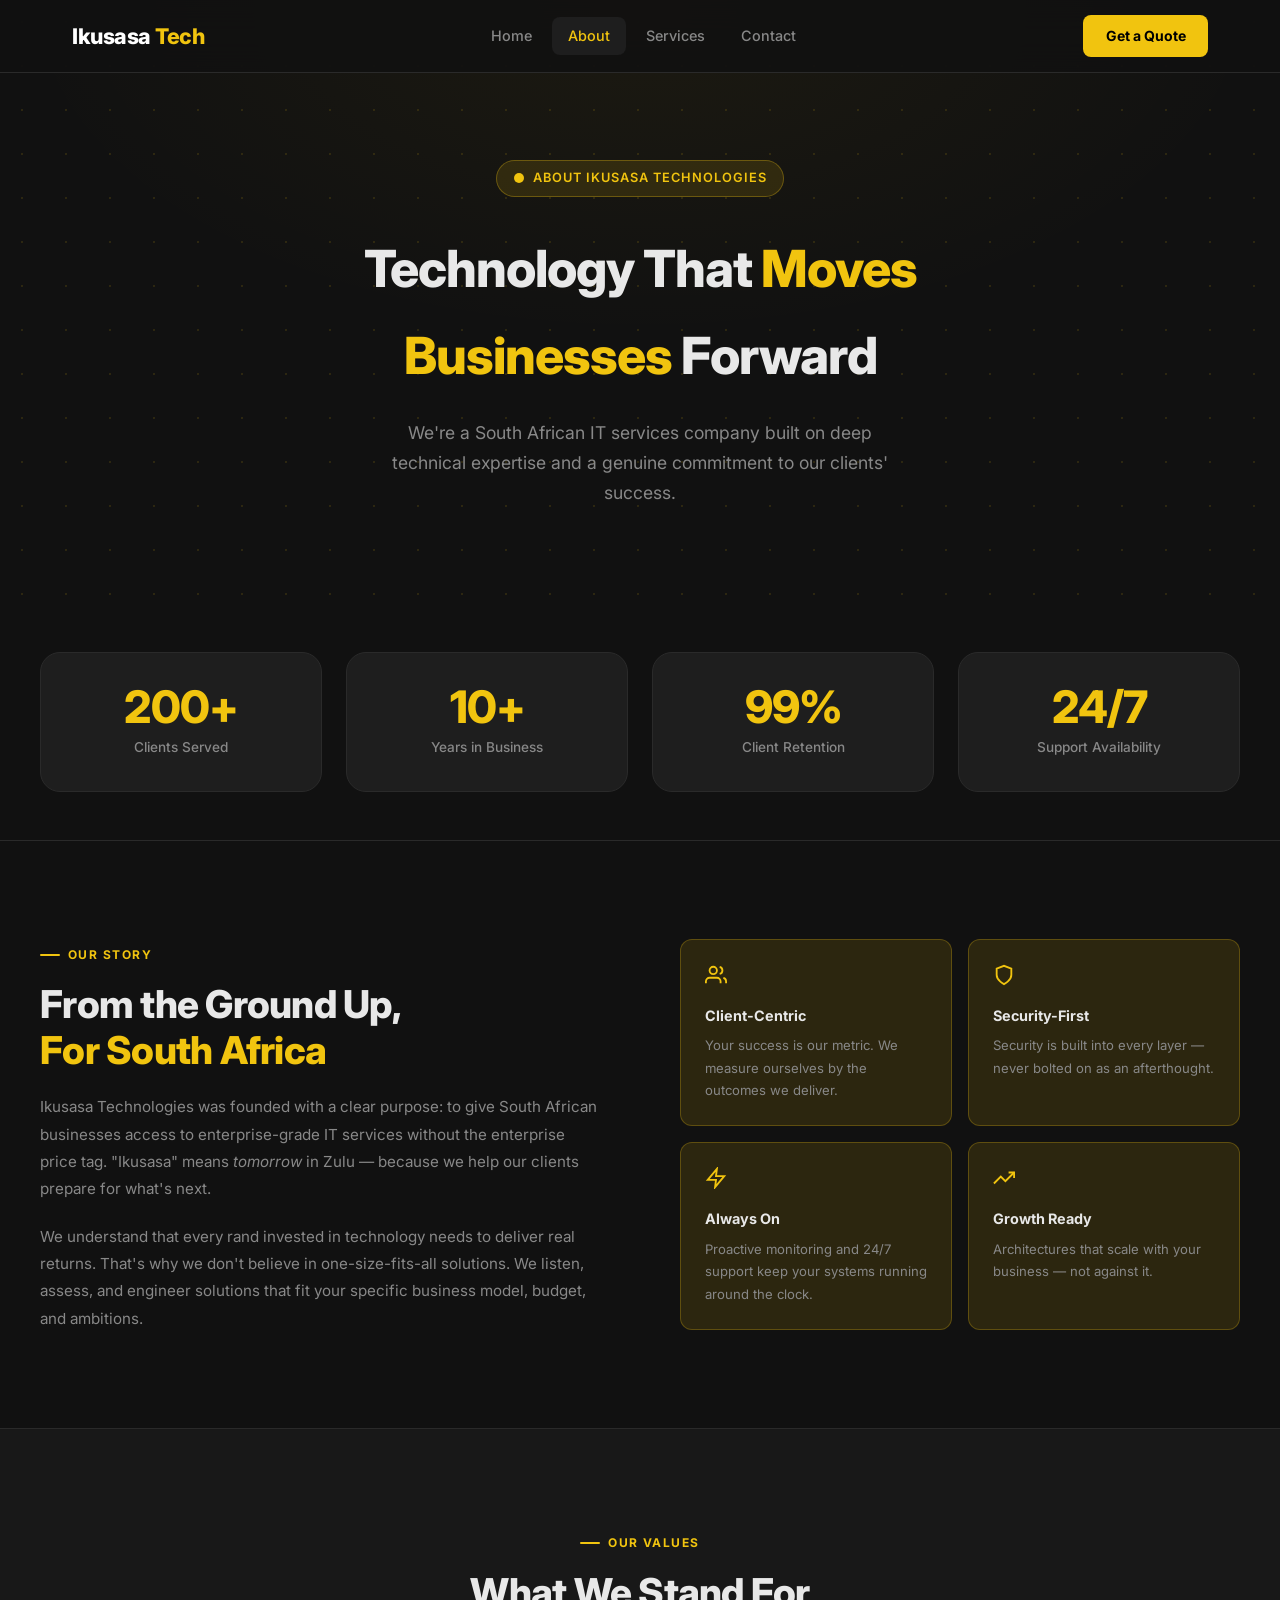
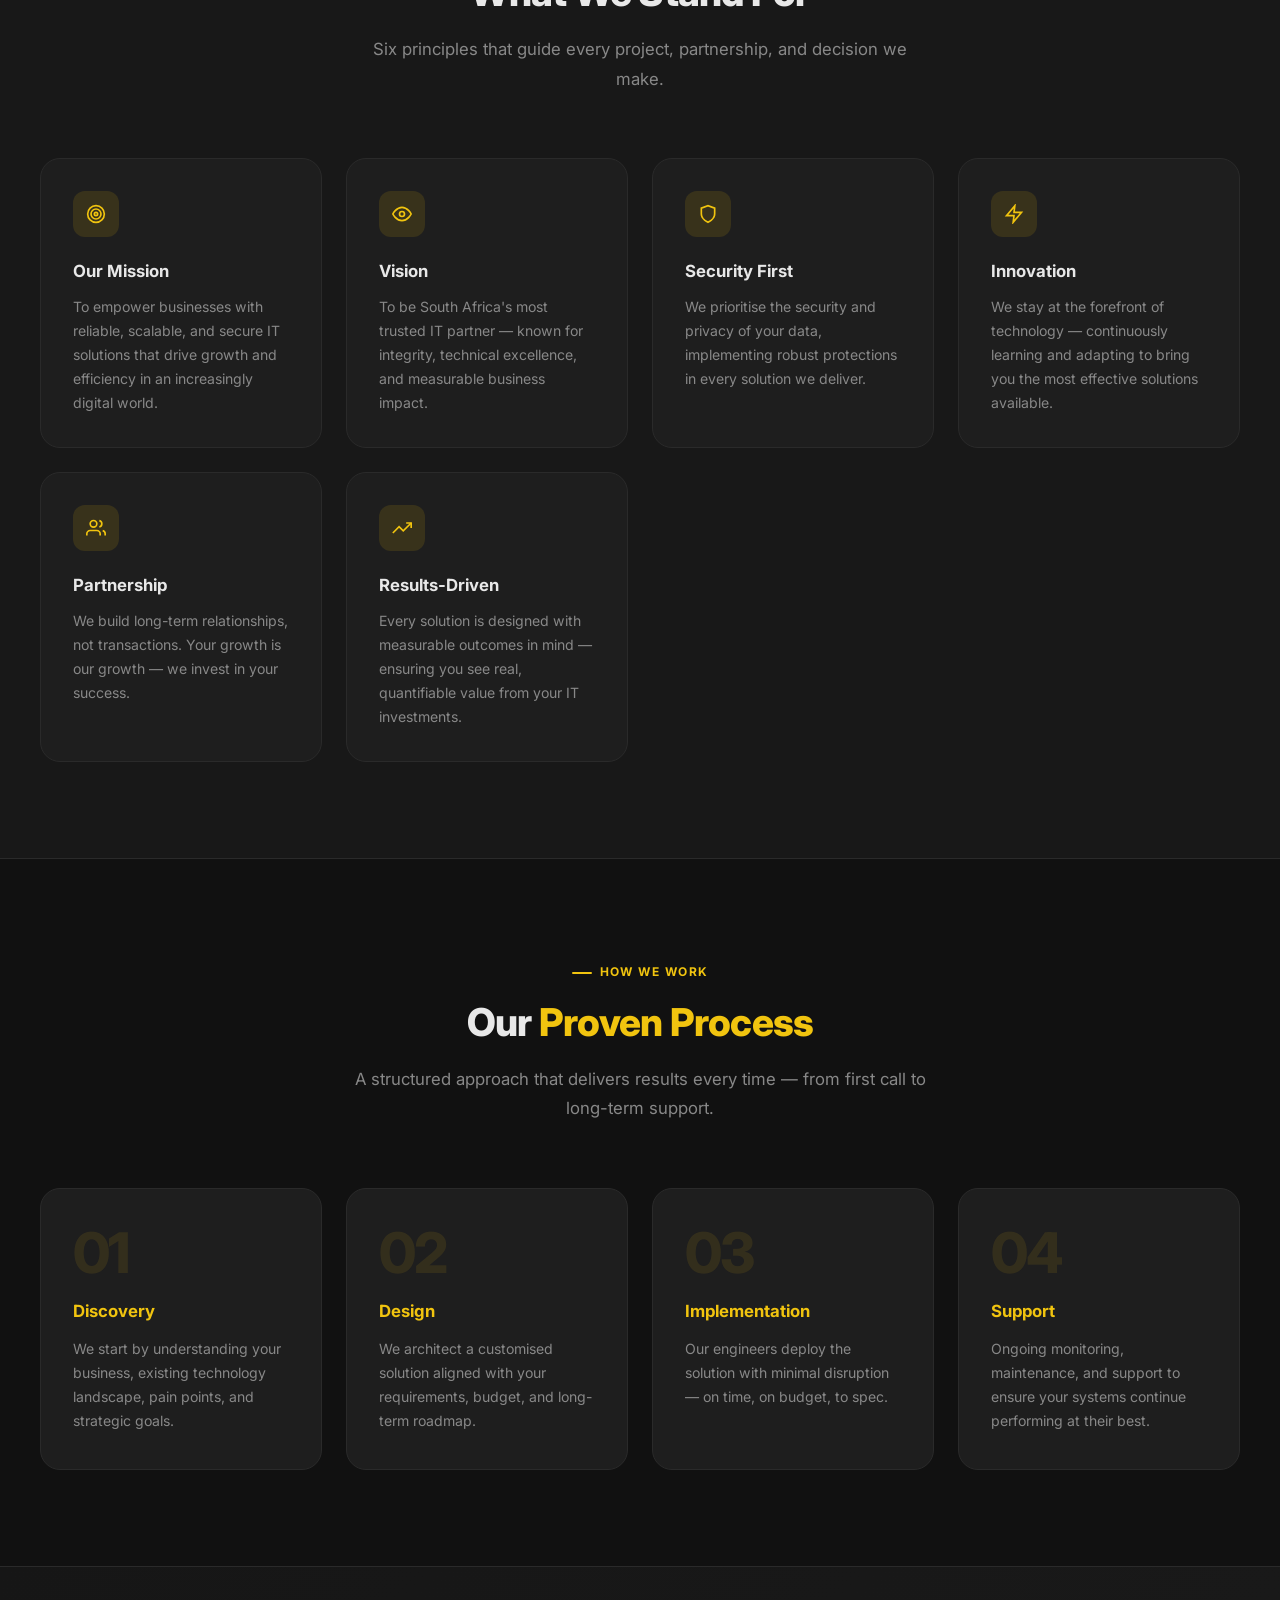
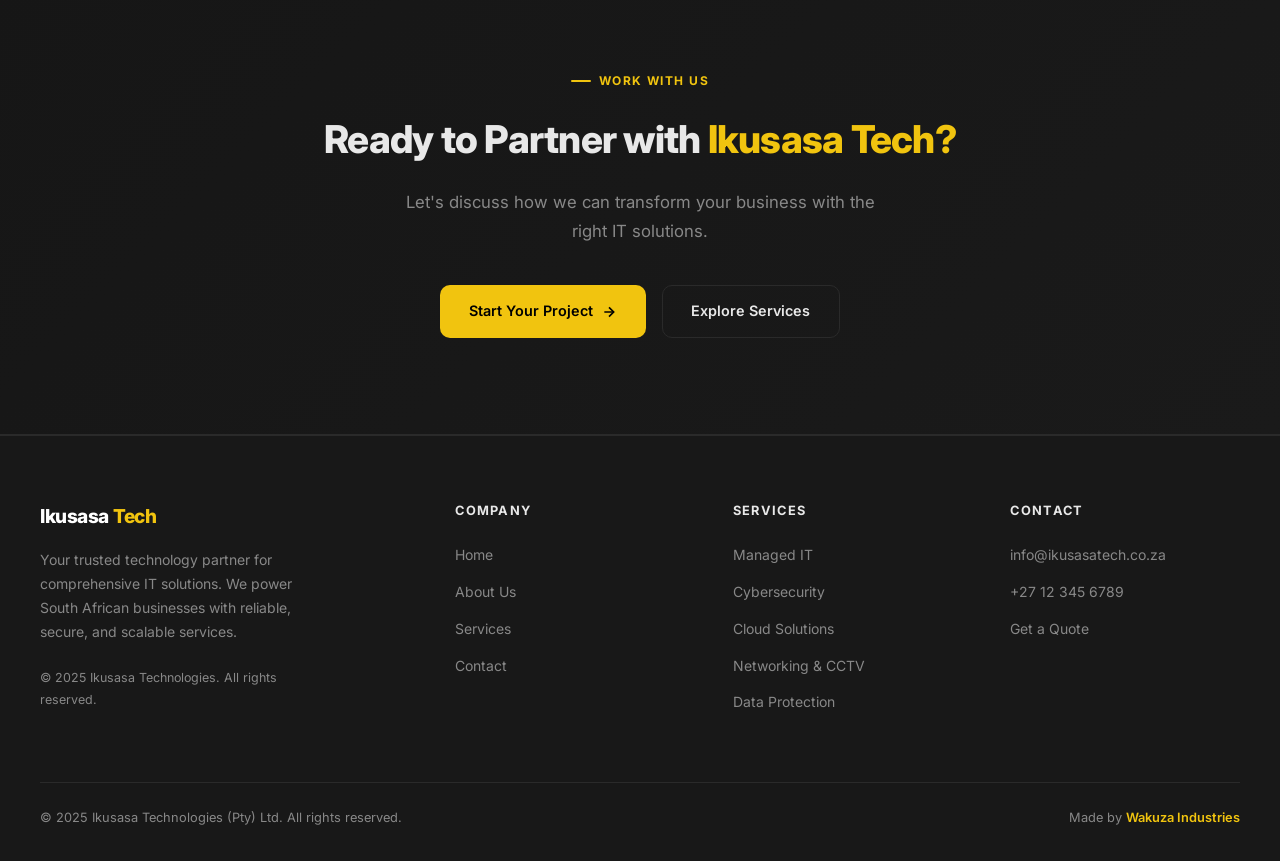
==== about.html @ 677b3472 "Initial commit — Ikusasa Technologies website 4-page static site: Home, About, Services, Contact. Se" ====
<!DOCTYPE html>
<html lang="en">
<head>
  <meta charset="UTF-8" />
  <meta name="viewport" content="width=device-width, initial-scale=1.0" />
  <meta name="description" content="About Ikusasa Technologies — Our mission, values, and commitment to delivering exceptional IT solutions across South Africa." />
  <title>About Us — Ikusasa Technologies</title>
  <link rel="icon" type="image/x-icon" href="images/favicon.ico" />
  <link rel="stylesheet" href="css/style.css" />
  <link rel="stylesheet" href="css/responsive.css" />
</head>
<body>

<!-- ======= HEADER ======= -->
<header>
  <nav>
    <a href="index.html" class="logo">Ikusasa<span>Tech</span></a>

    <ul class="nav-links">
      <li><a href="index.html">Home</a></li>
      <li><a href="about.html" class="active">About</a></li>
      <li><a href="services.html">Services</a></li>
      <li><a href="contact.html">Contact</a></li>
    </ul>

    <a href="contact.html" class="nav-cta">Get a Quote</a>

    <button class="mobile-menu-btn" aria-label="Toggle menu">
      <svg class="icon-menu" width="22" height="22" viewBox="0 0 24 24" fill="none" stroke="currentColor" stroke-width="2"><line x1="3" y1="6" x2="21" y2="6"/><line x1="3" y1="12" x2="21" y2="12"/><line x1="3" y1="18" x2="21" y2="18"/></svg>
      <svg class="icon-close" width="22" height="22" viewBox="0 0 24 24" fill="none" stroke="currentColor" stroke-width="2" style="display:none"><line x1="18" y1="6" x2="6" y2="18"/><line x1="6" y1="6" x2="18" y2="18"/></svg>
    </button>
  </nav>
</header>

<!-- ======= PAGE HERO ======= -->
<section class="page-hero">
  <div class="page-hero-content">
    <div class="hero-badge">
      <svg width="12" height="12" viewBox="0 0 24 24" fill="currentColor"><circle cx="12" cy="12" r="10"/></svg>
      About Ikusasa Technologies
    </div>
    <h1>Technology That <span>Moves Businesses</span> Forward</h1>
    <p>We're a South African IT services company built on deep technical expertise and a genuine commitment to our clients' success.</p>
  </div>
</section>

<!-- ======= STATS ======= -->
<div class="section" style="padding-top:3rem;padding-bottom:3rem;border-bottom:1px solid var(--border)">
  <div class="section-inner">
    <div class="stats-grid" data-stagger>
      <div class="stat-card" data-anim>
        <div class="stat-number" data-count="200" data-suffix="+">0+</div>
        <div class="stat-label">Clients Served</div>
      </div>
      <div class="stat-card" data-anim>
        <div class="stat-number" data-count="10" data-suffix="+">0+</div>
        <div class="stat-label">Years in Business</div>
      </div>
      <div class="stat-card" data-anim>
        <div class="stat-number" data-count="99" data-suffix="%">0%</div>
        <div class="stat-label">Client Retention</div>
      </div>
      <div class="stat-card" data-anim>
        <div class="stat-number" data-count="24" data-suffix="/7">0</div>
        <div class="stat-label">Support Availability</div>
      </div>
    </div>
  </div>
</div>

<!-- ======= OUR STORY ======= -->
<section class="section">
  <div class="section-inner" style="display:grid;grid-template-columns:1fr 1fr;gap:5rem;align-items:center">
    <div data-anim>
      <div class="section-label">Our Story</div>
      <h2 class="section-title">From the Ground Up,<br><span>For South Africa</span></h2>
      <p style="color:var(--muted);font-size:0.95rem;line-height:1.8;margin-bottom:1.25rem">
        Ikusasa Technologies was founded with a clear purpose: to give South African businesses access to enterprise-grade IT services without the enterprise price tag. "Ikusasa" means <em>tomorrow</em> in Zulu — because we help our clients prepare for what's next.
      </p>
      <p style="color:var(--muted);font-size:0.95rem;line-height:1.8">
        We understand that every rand invested in technology needs to deliver real returns. That's why we don't believe in one-size-fits-all solutions. We listen, assess, and engineer solutions that fit your specific business model, budget, and ambitions.
      </p>
    </div>
    <div data-anim data-delay="150">
      <div style="display:grid;grid-template-columns:1fr 1fr;gap:1rem">
        <div class="highlight-box">
          <div style="color:var(--accent);margin-bottom:0.6rem">
            <svg width="22" height="22" viewBox="0 0 24 24" fill="none" stroke="currentColor" stroke-width="2"><path d="M17 21v-2a4 4 0 0 0-4-4H5a4 4 0 0 0-4 4v2"/><circle cx="9" cy="7" r="4"/><path d="M23 21v-2a4 4 0 0 0-3-3.87"/><path d="M16 3.13a4 4 0 0 1 0 7.75"/></svg>
          </div>
          <h4 style="font-size:0.9rem;font-weight:700;margin-bottom:0.4rem">Client-Centric</h4>
          <p style="font-size:0.82rem;color:var(--muted)">Your success is our metric. We measure ourselves by the outcomes we deliver.</p>
        </div>
        <div class="highlight-box">
          <div style="color:var(--accent);margin-bottom:0.6rem">
            <svg width="22" height="22" viewBox="0 0 24 24" fill="none" stroke="currentColor" stroke-width="2"><path d="M12 22s8-4 8-10V5l-8-3-8 3v7c0 6 8 10 8 10z"/></svg>
          </div>
          <h4 style="font-size:0.9rem;font-weight:700;margin-bottom:0.4rem">Security-First</h4>
          <p style="font-size:0.82rem;color:var(--muted)">Security is built into every layer — never bolted on as an afterthought.</p>
        </div>
        <div class="highlight-box">
          <div style="color:var(--accent);margin-bottom:0.6rem">
            <svg width="22" height="22" viewBox="0 0 24 24" fill="none" stroke="currentColor" stroke-width="2"><polygon points="13 2 3 14 12 14 11 22 21 10 12 10 13 2"/></svg>
          </div>
          <h4 style="font-size:0.9rem;font-weight:700;margin-bottom:0.4rem">Always On</h4>
          <p style="font-size:0.82rem;color:var(--muted)">Proactive monitoring and 24/7 support keep your systems running around the clock.</p>
        </div>
        <div class="highlight-box">
          <div style="color:var(--accent);margin-bottom:0.6rem">
            <svg width="22" height="22" viewBox="0 0 24 24" fill="none" stroke="currentColor" stroke-width="2"><polyline points="23 6 13.5 15.5 8.5 10.5 1 18"/><polyline points="17 6 23 6 23 12"/></svg>
          </div>
          <h4 style="font-size:0.9rem;font-weight:700;margin-bottom:0.4rem">Growth Ready</h4>
          <p style="font-size:0.82rem;color:var(--muted)">Architectures that scale with your business — not against it.</p>
        </div>
      </div>
    </div>
  </div>
</section>

<!-- ======= OUR VALUES ======= -->
<section class="section" style="background:var(--surface);border-top:1px solid var(--border);border-bottom:1px solid var(--border)">
  <div class="section-inner">
    <div class="section-header centered">
      <div class="section-label">Our Values</div>
      <h2 class="section-title" data-anim>What We Stand For</h2>
      <p class="section-subtitle" data-anim data-delay="100">Six principles that guide every project, partnership, and decision we make.</p>
    </div>

    <div class="features-grid" data-stagger>

      <div class="feature-card" data-anim>
        <div class="feature-icon">
          <svg width="20" height="20" viewBox="0 0 24 24" fill="none" stroke="currentColor" stroke-width="2"><circle cx="12" cy="12" r="10"/><circle cx="12" cy="12" r="6"/><circle cx="12" cy="12" r="2"/></svg>
        </div>
        <h3>Our Mission</h3>
        <p>To empower businesses with reliable, scalable, and secure IT solutions that drive growth and efficiency in an increasingly digital world.</p>
      </div>

      <div class="feature-card" data-anim>
        <div class="feature-icon">
          <svg width="20" height="20" viewBox="0 0 24 24" fill="none" stroke="currentColor" stroke-width="2"><path d="M1 12s4-8 11-8 11 8 11 8-4 8-11 8-11-8-11-8z"/><circle cx="12" cy="12" r="3"/></svg>
        </div>
        <h3>Vision</h3>
        <p>To be South Africa's most trusted IT partner — known for integrity, technical excellence, and measurable business impact.</p>
      </div>

      <div class="feature-card" data-anim>
        <div class="feature-icon">
          <svg width="20" height="20" viewBox="0 0 24 24" fill="none" stroke="currentColor" stroke-width="2"><path d="M12 22s8-4 8-10V5l-8-3-8 3v7c0 6 8 10 8 10z"/></svg>
        </div>
        <h3>Security First</h3>
        <p>We prioritise the security and privacy of your data, implementing robust protections in every solution we deliver.</p>
      </div>

      <div class="feature-card" data-anim>
        <div class="feature-icon">
          <svg width="20" height="20" viewBox="0 0 24 24" fill="none" stroke="currentColor" stroke-width="2"><polygon points="13 2 3 14 12 14 11 22 21 10 12 10 13 2"/></svg>
        </div>
        <h3>Innovation</h3>
        <p>We stay at the forefront of technology — continuously learning and adapting to bring you the most effective solutions available.</p>
      </div>

      <div class="feature-card" data-anim>
        <div class="feature-icon">
          <svg width="20" height="20" viewBox="0 0 24 24" fill="none" stroke="currentColor" stroke-width="2"><path d="M17 21v-2a4 4 0 0 0-4-4H5a4 4 0 0 0-4 4v2"/><circle cx="9" cy="7" r="4"/><path d="M23 21v-2a4 4 0 0 0-3-3.87"/><path d="M16 3.13a4 4 0 0 1 0 7.75"/></svg>
        </div>
        <h3>Partnership</h3>
        <p>We build long-term relationships, not transactions. Your growth is our growth — we invest in your success.</p>
      </div>

      <div class="feature-card" data-anim>
        <div class="feature-icon">
          <svg width="20" height="20" viewBox="0 0 24 24" fill="none" stroke="currentColor" stroke-width="2"><polyline points="23 6 13.5 15.5 8.5 10.5 1 18"/><polyline points="17 6 23 6 23 12"/></svg>
        </div>
        <h3>Results-Driven</h3>
        <p>Every solution is designed with measurable outcomes in mind — ensuring you see real, quantifiable value from your IT investments.</p>
      </div>

    </div>
  </div>
</section>

<!-- ======= PROCESS ======= -->
<section class="section">
  <div class="section-inner">
    <div class="section-header centered">
      <div class="section-label">How We Work</div>
      <h2 class="section-title" data-anim>Our <span>Proven Process</span></h2>
      <p class="section-subtitle" data-anim data-delay="100">A structured approach that delivers results every time — from first call to long-term support.</p>
    </div>

    <div class="process-grid" data-stagger>
      <div class="process-step" data-anim>
        <div class="step-number">01</div>
        <h3>Discovery</h3>
        <p>We start by understanding your business, existing technology landscape, pain points, and strategic goals.</p>
      </div>
      <div class="process-step" data-anim>
        <div class="step-number">02</div>
        <h3>Design</h3>
        <p>We architect a customised solution aligned with your requirements, budget, and long-term roadmap.</p>
      </div>
      <div class="process-step" data-anim>
        <div class="step-number">03</div>
        <h3>Implementation</h3>
        <p>Our engineers deploy the solution with minimal disruption — on time, on budget, to spec.</p>
      </div>
      <div class="process-step" data-anim>
        <div class="step-number">04</div>
        <h3>Support</h3>
        <p>Ongoing monitoring, maintenance, and support to ensure your systems continue performing at their best.</p>
      </div>
    </div>
  </div>
</section>

<!-- ======= CTA ======= -->
<div class="cta-section">
  <div class="cta-inner">
    <div class="section-label" style="justify-content:center;margin-bottom:1rem">Work With Us</div>
    <h2 data-anim>Ready to Partner with <span style="color:var(--accent)">Ikusasa Tech?</span></h2>
    <p data-anim data-delay="100">Let's discuss how we can transform your business with the right IT solutions.</p>
    <div class="cta-actions" data-anim data-delay="200">
      <a href="contact.html" class="btn btn-primary">
        Start Your Project
        <svg width="16" height="16" viewBox="0 0 24 24" fill="none" stroke="currentColor" stroke-width="2.5"><line x1="5" y1="12" x2="19" y2="12"/><polyline points="12 5 19 12 12 19"/></svg>
      </a>
      <a href="services.html" class="btn btn-outline">Explore Services</a>
    </div>
  </div>
</div>

<!-- ======= FOOTER ======= -->
<footer>
  <div class="footer-inner">
    <div class="footer-brand">
      <a href="index.html" class="logo">Ikusasa<span>Tech</span></a>
      <p>Your trusted technology partner for comprehensive IT solutions. We power South African businesses with reliable, secure, and scalable services.</p>
      <p style="font-size:0.78rem;color:var(--muted)">&copy; 2025 Ikusasa Technologies. All rights reserved.</p>
    </div>

    <div class="footer-col">
      <h4>Company</h4>
      <ul>
        <li><a href="index.html">Home</a></li>
        <li><a href="about.html">About Us</a></li>
        <li><a href="services.html">Services</a></li>
        <li><a href="contact.html">Contact</a></li>
      </ul>
    </div>

    <div class="footer-col">
      <h4>Services</h4>
      <ul>
        <li><a href="services.html#managed-it">Managed IT</a></li>
        <li><a href="services.html#cybersecurity">Cybersecurity</a></li>
        <li><a href="services.html#cloud">Cloud Solutions</a></li>
        <li><a href="services.html#networking">Networking &amp; CCTV</a></li>
        <li><a href="services.html#data-protection">Data Protection</a></li>
      </ul>
    </div>

    <div class="footer-col">
      <h4>Contact</h4>
      <ul>
        <li><a href="mailto:info@ikusasatech.co.za">info@ikusasatech.co.za</a></li>
        <li><a href="tel:+27123456789">+27 12 345 6789</a></li>
        <li><a href="contact.html">Get a Quote</a></li>
      </ul>
    </div>
  </div>

  <div class="footer-bottom">
    <p>&copy; 2025 Ikusasa Technologies (Pty) Ltd. All rights reserved.</p>
    <p>Made by <a href="https://wakuzaindustries.co.za" target="_blank" rel="noopener">Wakuza Industries</a></p>
  </div>
</footer>

<script src="js/main.js"></script>
</body>
</html>
---- css/style.css ----
/* === FONTS === */
@import url('https://fonts.googleapis.com/css2?family=Inter:wght@300;400;500;600;700;800&display=swap');

/* === VARIABLES === */
:root {
  --bg: #111111;
  --surface: #181818;
  --card: #1e1e1e;
  --border: #2a2a2a;
  --text: #e8e8e8;
  --muted: #888888;
  --accent: #f1c40f;
  --accent-dim: rgba(241, 196, 15, 0.12);
  --accent-glow: rgba(241, 196, 15, 0.25);
  --radius: 12px;
  --radius-lg: 20px;
  --transition: 0.35s cubic-bezier(0.4, 0, 0.2, 1);
}

/* === RESET === */
*, *::before, *::after {
  margin: 0;
  padding: 0;
  box-sizing: border-box;
}

html { scroll-behavior: smooth; }

body {
  font-family: 'Inter', 'Segoe UI', sans-serif;
  background-color: var(--bg);
  color: var(--text);
  line-height: 1.7;
  overflow-x: hidden;
  -webkit-font-smoothing: antialiased;
}

img { max-width: 100%; display: block; }
a { color: inherit; text-decoration: none; }

/* === SCROLLBAR === */
::-webkit-scrollbar { width: 6px; }
::-webkit-scrollbar-track { background: var(--bg); }
::-webkit-scrollbar-thumb { background: var(--border); border-radius: 3px; }
::-webkit-scrollbar-thumb:hover { background: var(--accent); }

/* ==============================
   HEADER & NAV
============================== */
header {
  position: fixed;
  top: 0;
  width: 100%;
  z-index: 1000;
  background: rgba(17, 17, 17, 0.85);
  backdrop-filter: blur(16px);
  -webkit-backdrop-filter: blur(16px);
  border-bottom: 1px solid var(--border);
  transition: var(--transition);
}

nav {
  display: flex;
  align-items: center;
  justify-content: space-between;
  max-width: 1200px;
  margin: 0 auto;
  padding: 0 2rem;
  height: 72px;
}

.logo {
  font-size: 1.35rem;
  font-weight: 800;
  letter-spacing: -0.5px;
  color: #fff;
  display: flex;
  align-items: center;
  gap: 0.3rem;
}

.logo span { color: var(--accent); }

.nav-links {
  display: flex;
  list-style: none;
  gap: 0.25rem;
}

.nav-links a {
  display: block;
  padding: 0.45rem 1rem;
  font-size: 0.9rem;
  font-weight: 500;
  color: var(--muted);
  border-radius: 8px;
  transition: color var(--transition), background var(--transition);
}

.nav-links a:hover,
.nav-links a.active {
  color: var(--text);
  background: var(--card);
}

.nav-links a.active { color: var(--accent); }

.nav-cta {
  background: var(--accent);
  color: #000 !important;
  font-weight: 700;
  font-size: 0.875rem;
  padding: 0.6rem 1.4rem;
  border-radius: 8px;
  transition: var(--transition);
  white-space: nowrap;
}

.nav-cta:hover {
  background: #fff;
  transform: translateY(-1px);
  box-shadow: 0 8px 24px var(--accent-glow);
}

.mobile-menu-btn {
  display: none;
  background: none;
  border: none;
  color: var(--text);
  cursor: pointer;
  padding: 0.4rem;
  border-radius: 6px;
  transition: background var(--transition);
}

.mobile-menu-btn:hover { background: var(--card); }
.mobile-menu-btn svg { display: block; }

/* ==============================
   HERO SECTION
============================== */
.hero {
  position: relative;
  min-height: 100vh;
  display: flex;
  align-items: center;
  justify-content: center;
  text-align: center;
  padding: 8rem 2rem 6rem;
  overflow: hidden;
  background: var(--bg);
}

/* Animated dot grid */
.hero::before {
  content: '';
  position: absolute;
  inset: 0;
  background-image: radial-gradient(circle, rgba(241,196,15,0.18) 1px, transparent 1px);
  background-size: 44px 44px;
  animation: gridDrift 28s linear infinite;
  pointer-events: none;
}

/* Radial glow */
.hero::after {
  content: '';
  position: absolute;
  inset: 0;
  background: radial-gradient(ellipse 60% 60% at 50% 50%, rgba(241,196,15,0.06) 0%, transparent 70%);
  pointer-events: none;
}

@keyframes gridDrift {
  0%   { transform: translate(0, 0); }
  100% { transform: translate(44px, 44px); }
}

.hero-content {
  position: relative;
  z-index: 1;
  max-width: 820px;
}

.hero-badge {
  display: inline-flex;
  align-items: center;
  gap: 0.5rem;
  background: var(--accent-dim);
  border: 1px solid rgba(241,196,15,0.3);
  color: var(--accent);
  font-size: 0.8rem;
  font-weight: 600;
  letter-spacing: 0.08em;
  text-transform: uppercase;
  padding: 0.4rem 1rem;
  border-radius: 100px;
  margin-bottom: 1.75rem;
  animation: fadeDown 0.7s ease both;
}

.hero h1 {
  font-size: clamp(2.4rem, 5vw, 4rem);
  font-weight: 800;
  line-height: 1.15;
  letter-spacing: -1.5px;
  margin-bottom: 1.5rem;
  animation: fadeUp 0.7s 0.15s ease both;
}

.hero h1 .accent { color: var(--accent); }

.hero p {
  font-size: 1.15rem;
  color: var(--muted);
  max-width: 580px;
  margin: 0 auto 2.5rem;
  line-height: 1.75;
  animation: fadeUp 0.7s 0.3s ease both;
}

.hero-actions {
  display: flex;
  gap: 1rem;
  justify-content: center;
  flex-wrap: wrap;
  animation: fadeUp 0.7s 0.45s ease both;
}

/* ==============================
   BUTTONS
============================== */
.btn {
  display: inline-flex;
  align-items: center;
  gap: 0.5rem;
  font-family: inherit;
  font-weight: 600;
  font-size: 0.9rem;
  padding: 0.8rem 1.8rem;
  border-radius: 10px;
  border: none;
  cursor: pointer;
  transition: var(--transition);
  position: relative;
  overflow: hidden;
}

.btn-primary {
  background: var(--accent);
  color: #000;
}

.btn-primary:hover {
  background: #fff;
  transform: translateY(-2px);
  box-shadow: 0 12px 32px var(--accent-glow);
}

.btn-outline {
  background: transparent;
  color: var(--text);
  border: 1.5px solid var(--border);
}

.btn-outline:hover {
  border-color: var(--accent);
  color: var(--accent);
  background: var(--accent-dim);
  transform: translateY(-2px);
}

.btn svg { flex-shrink: 0; }

/* ==============================
   PAGE HERO (inner pages)
============================== */
.page-hero {
  padding: 10rem 2rem 6rem;
  text-align: center;
  position: relative;
  overflow: hidden;
  background: var(--bg);
}

.page-hero::before {
  content: '';
  position: absolute;
  inset: 0;
  background-image: radial-gradient(circle, rgba(241,196,15,0.12) 1px, transparent 1px);
  background-size: 44px 44px;
  pointer-events: none;
}

.page-hero::after {
  content: '';
  position: absolute;
  inset: 0;
  background: radial-gradient(ellipse 70% 80% at 50% 0%, rgba(241,196,15,0.05) 0%, transparent 70%);
  pointer-events: none;
}

.page-hero-content {
  position: relative;
  z-index: 1;
  max-width: 700px;
  margin: 0 auto;
}

.page-hero h1 {
  font-size: clamp(2rem, 4vw, 3.2rem);
  font-weight: 800;
  letter-spacing: -1px;
  margin-bottom: 1.2rem;
}

.page-hero h1 span { color: var(--accent); }

.page-hero p {
  font-size: 1.1rem;
  color: var(--muted);
  max-width: 540px;
  margin: 0 auto;
}

/* ==============================
   SECTIONS
============================== */
.section {
  padding: 6rem 2rem;
}

.section-inner {
  max-width: 1200px;
  margin: 0 auto;
}

.section-label {
  display: inline-flex;
  align-items: center;
  gap: 0.5rem;
  font-size: 0.75rem;
  font-weight: 700;
  letter-spacing: 0.12em;
  text-transform: uppercase;
  color: var(--accent);
  margin-bottom: 1rem;
}

.section-label::before {
  content: '';
  display: block;
  width: 20px;
  height: 2px;
  background: var(--accent);
  border-radius: 2px;
}

.section-title {
  font-size: clamp(1.8rem, 3vw, 2.6rem);
  font-weight: 800;
  letter-spacing: -0.75px;
  line-height: 1.2;
  margin-bottom: 1.25rem;
}

.section-title span { color: var(--accent); }

.section-subtitle {
  font-size: 1.05rem;
  color: var(--muted);
  max-width: 580px;
  line-height: 1.75;
}

.section-header {
  margin-bottom: 4rem;
}

.section-header.centered {
  text-align: center;
}

.section-header.centered .section-label {
  justify-content: center;
}

.section-header.centered .section-subtitle {
  margin: 0 auto;
}

/* ==============================
   SERVICE CARDS
============================== */
.services-grid {
  display: grid;
  grid-template-columns: repeat(auto-fill, minmax(300px, 1fr));
  gap: 1.5rem;
}

.service-card {
  background: var(--card);
  border: 1px solid var(--border);
  border-radius: var(--radius-lg);
  padding: 2.25rem;
  transition: var(--transition);
  position: relative;
  overflow: hidden;
}

.service-card::before {
  content: '';
  position: absolute;
  top: 0;
  left: 0;
  right: 0;
  height: 3px;
  background: var(--accent);
  transform: scaleX(0);
  transform-origin: left;
  transition: transform 0.4s ease;
}

.service-card:hover {
  border-color: rgba(241,196,15,0.3);
  transform: translateY(-6px);
  box-shadow: 0 20px 50px rgba(0,0,0,0.4), 0 0 0 1px rgba(241,196,15,0.1);
}

.service-card:hover::before { transform: scaleX(1); }

.service-icon {
  width: 52px;
  height: 52px;
  background: var(--accent-dim);
  border: 1px solid rgba(241,196,15,0.25);
  border-radius: 14px;
  display: flex;
  align-items: center;
  justify-content: center;
  margin-bottom: 1.5rem;
  color: var(--accent);
  transition: var(--transition);
}

.service-card:hover .service-icon {
  background: var(--accent);
  color: #000;
  border-color: var(--accent);
}

.service-card h3 {
  font-size: 1.15rem;
  font-weight: 700;
  margin-bottom: 0.75rem;
  letter-spacing: -0.25px;
}

.service-card p {
  font-size: 0.9rem;
  color: var(--muted);
  line-height: 1.7;
  margin-bottom: 1.5rem;
}

.service-link {
  display: inline-flex;
  align-items: center;
  gap: 0.4rem;
  font-size: 0.85rem;
  font-weight: 600;
  color: var(--accent);
  transition: gap var(--transition);
}

.service-link:hover { gap: 0.75rem; }
.service-link svg { transition: transform var(--transition); }
.service-link:hover svg { transform: translateX(3px); }

/* ==============================
   FEATURE / VALUE CARDS
============================== */
.features-grid {
  display: grid;
  grid-template-columns: repeat(auto-fill, minmax(280px, 1fr));
  gap: 1.5rem;
}

.feature-card {
  background: var(--card);
  border: 1px solid var(--border);
  border-radius: var(--radius-lg);
  padding: 2rem;
  transition: var(--transition);
}

.feature-card:hover {
  border-color: rgba(241,196,15,0.2);
  background: #222222;
}

.feature-icon {
  width: 46px;
  height: 46px;
  background: var(--accent-dim);
  border-radius: 12px;
  display: flex;
  align-items: center;
  justify-content: center;
  color: var(--accent);
  margin-bottom: 1.25rem;
}

.feature-card h3 {
  font-size: 1.05rem;
  font-weight: 700;
  margin-bottom: 0.6rem;
}

.feature-card p {
  font-size: 0.88rem;
  color: var(--muted);
  line-height: 1.7;
}

/* ==============================
   STATS / COUNTERS
============================== */
.stats-grid {
  display: grid;
  grid-template-columns: repeat(auto-fit, minmax(180px, 1fr));
  gap: 1.5rem;
}

.stat-card {
  background: var(--card);
  border: 1px solid var(--border);
  border-radius: var(--radius-lg);
  padding: 2rem 1.5rem;
  text-align: center;
  transition: var(--transition);
}

.stat-card:hover {
  border-color: rgba(241,196,15,0.25);
  transform: translateY(-4px);
}

.stat-number {
  font-size: 2.8rem;
  font-weight: 800;
  color: var(--accent);
  letter-spacing: -1px;
  line-height: 1;
  margin-bottom: 0.4rem;
}

.stat-label {
  font-size: 0.85rem;
  color: var(--muted);
  font-weight: 500;
}

/* ==============================
   PROCESS STEPS
============================== */
.process-grid {
  display: grid;
  grid-template-columns: repeat(auto-fit, minmax(220px, 1fr));
  gap: 1.5rem;
  position: relative;
}

.process-step {
  background: var(--card);
  border: 1px solid var(--border);
  border-radius: var(--radius-lg);
  padding: 2.25rem 2rem;
  position: relative;
  transition: var(--transition);
}

.process-step:hover {
  border-color: rgba(241,196,15,0.25);
  transform: translateY(-4px);
}

.step-number {
  font-size: 3.5rem;
  font-weight: 800;
  color: rgba(241,196,15,0.1);
  line-height: 1;
  margin-bottom: 1rem;
  letter-spacing: -2px;
}

.process-step h3 {
  font-size: 1.05rem;
  font-weight: 700;
  color: var(--accent);
  margin-bottom: 0.75rem;
}

.process-step p {
  font-size: 0.88rem;
  color: var(--muted);
  line-height: 1.7;
}

/* ==============================
   CHECKLIST
============================== */
.checklist {
  list-style: none;
  display: flex;
  flex-direction: column;
  gap: 0.6rem;
  margin-top: 1rem;
}

.checklist li {
  display: flex;
  align-items: center;
  gap: 0.6rem;
  font-size: 0.9rem;
  color: var(--muted);
}

.checklist li svg {
  flex-shrink: 0;
  color: var(--accent);
}

/* ==============================
   DETAILED SERVICE SECTIONS
============================== */
.service-detail {
  display: grid;
  grid-template-columns: 1fr 1fr;
  gap: 4rem;
  align-items: center;
  padding: 4rem 0;
  border-top: 1px solid var(--border);
}

.service-detail:first-child { border-top: none; }

.service-detail.reverse .service-detail-info { order: 2; }
.service-detail.reverse .service-detail-card { order: 1; }

.service-detail-icon {
  width: 64px;
  height: 64px;
  background: var(--accent-dim);
  border: 1px solid rgba(241,196,15,0.25);
  border-radius: 18px;
  display: flex;
  align-items: center;
  justify-content: center;
  color: var(--accent);
  margin-bottom: 1.5rem;
}

.service-detail-info h2 {
  font-size: 2rem;
  font-weight: 800;
  letter-spacing: -0.5px;
  margin-bottom: 1rem;
}

.service-detail-info p {
  color: var(--muted);
  font-size: 0.95rem;
  line-height: 1.75;
  margin-bottom: 1.5rem;
}

.service-detail-card {
  background: var(--card);
  border: 1px solid var(--border);
  border-radius: var(--radius-lg);
  padding: 2rem;
}

.service-detail-card h4 {
  font-size: 0.8rem;
  font-weight: 700;
  letter-spacing: 0.1em;
  text-transform: uppercase;
  color: var(--accent);
  margin-bottom: 1.5rem;
}

.detail-item {
  padding: 1rem 0;
  border-top: 1px solid var(--border);
}

.detail-item:first-of-type { border-top: none; }

.detail-item h5 {
  font-size: 0.9rem;
  font-weight: 600;
  margin-bottom: 0.35rem;
}

.detail-item p {
  font-size: 0.83rem;
  color: var(--muted);
  margin: 0;
  line-height: 1.6;
}

/* ==============================
   CTA BANNER
============================== */
.cta-section {
  background: linear-gradient(135deg, #161616 0%, #1a1a1a 100%);
  border-top: 1px solid var(--border);
  border-bottom: 1px solid var(--border);
}

.cta-inner {
  max-width: 800px;
  margin: 0 auto;
  text-align: center;
  padding: 6rem 2rem;
}

.cta-inner h2 {
  font-size: clamp(1.8rem, 3vw, 2.5rem);
  font-weight: 800;
  letter-spacing: -0.75px;
  margin-bottom: 1rem;
}

.cta-inner p {
  font-size: 1.05rem;
  color: var(--muted);
  margin-bottom: 2.5rem;
  max-width: 500px;
  margin-left: auto;
  margin-right: auto;
}

.cta-actions {
  display: flex;
  gap: 1rem;
  justify-content: center;
  flex-wrap: wrap;
}

/* ==============================
   CONTACT INFO CARDS
============================== */
.contact-info-grid {
  display: grid;
  grid-template-columns: repeat(auto-fit, minmax(240px, 1fr));
  gap: 1.5rem;
  margin-bottom: 4rem;
}

.contact-card {
  background: var(--card);
  border: 1px solid var(--border);
  border-radius: var(--radius-lg);
  padding: 2rem;
  text-align: center;
  transition: var(--transition);
}

.contact-card:hover {
  border-color: rgba(241,196,15,0.25);
  transform: translateY(-4px);
}

.contact-card-icon {
  width: 52px;
  height: 52px;
  background: var(--accent-dim);
  border-radius: 14px;
  display: flex;
  align-items: center;
  justify-content: center;
  color: var(--accent);
  margin: 0 auto 1.25rem;
}

.contact-card h3 {
  font-size: 1rem;
  font-weight: 700;
  margin-bottom: 0.5rem;
}

.contact-card p {
  font-size: 0.85rem;
  color: var(--muted);
  margin-bottom: 0.75rem;
  line-height: 1.6;
}

.contact-card a {
  font-size: 0.9rem;
  font-weight: 600;
  color: var(--accent);
  transition: opacity var(--transition);
}

.contact-card a:hover { opacity: 0.75; }

/* ==============================
   CONTACT FORM
============================== */
.contact-layout {
  display: grid;
  grid-template-columns: 1fr 1.4fr;
  gap: 4rem;
  align-items: start;
}

.contact-form-wrap {
  background: var(--card);
  border: 1px solid var(--border);
  border-radius: var(--radius-lg);
  padding: 2.5rem;
}

.form-group {
  margin-bottom: 1.5rem;
}

.form-group label {
  display: block;
  font-size: 0.85rem;
  font-weight: 600;
  color: var(--text);
  margin-bottom: 0.5rem;
}

.form-group input,
.form-group select,
.form-group textarea {
  width: 100%;
  padding: 0.85rem 1rem;
  background: var(--surface);
  border: 1.5px solid var(--border);
  border-radius: 10px;
  color: var(--text);
  font-family: inherit;
  font-size: 0.9rem;
  transition: border-color var(--transition), box-shadow var(--transition);
  outline: none;
  -webkit-appearance: none;
}

.form-group input::placeholder,
.form-group textarea::placeholder { color: #555; }

.form-group input:focus,
.form-group select:focus,
.form-group textarea:focus {
  border-color: var(--accent);
  box-shadow: 0 0 0 3px var(--accent-dim);
}

.form-group textarea {
  resize: vertical;
  min-height: 130px;
}

.form-group select {
  cursor: pointer;
  background-image: url("data:image/svg+xml,%3Csvg xmlns='http://www.w3.org/2000/svg' width='16' height='16' viewBox='0 0 24 24' fill='none' stroke='%23888' stroke-width='2'%3E%3Cpolyline points='6 9 12 15 18 9'/%3E%3C/svg%3E");
  background-repeat: no-repeat;
  background-position: right 0.85rem center;
  padding-right: 2.5rem;
}

.form-group select option {
  background: #1e1e1e;
  color: var(--text);
}

.form-row {
  display: grid;
  grid-template-columns: 1fr 1fr;
  gap: 1rem;
}

.btn-submit {
  width: 100%;
  padding: 0.95rem;
  background: var(--accent);
  color: #000;
  font-family: inherit;
  font-weight: 700;
  font-size: 0.95rem;
  border: none;
  border-radius: 10px;
  cursor: pointer;
  transition: var(--transition);
  display: flex;
  align-items: center;
  justify-content: center;
  gap: 0.5rem;
}

.btn-submit:hover {
  background: #fff;
  transform: translateY(-2px);
  box-shadow: 0 12px 32px var(--accent-glow);
}

/* ==============================
   FAQ
============================== */
.faq-list {
  display: flex;
  flex-direction: column;
  gap: 0.75rem;
}

.faq-item {
  background: var(--card);
  border: 1px solid var(--border);
  border-radius: var(--radius);
  overflow: hidden;
  transition: border-color var(--transition);
}

.faq-item.open {
  border-color: rgba(241,196,15,0.3);
}

.faq-trigger {
  width: 100%;
  background: none;
  border: none;
  padding: 1.25rem 1.5rem;
  color: var(--text);
  font-family: inherit;
  font-size: 0.95rem;
  font-weight: 600;
  text-align: left;
  cursor: pointer;
  display: flex;
  align-items: center;
  justify-content: space-between;
  gap: 1rem;
  transition: color var(--transition);
}

.faq-item.open .faq-trigger { color: var(--accent); }

.faq-trigger .faq-icon {
  flex-shrink: 0;
  color: var(--muted);
  transition: transform var(--transition), color var(--transition);
}

.faq-item.open .faq-trigger .faq-icon {
  transform: rotate(45deg);
  color: var(--accent);
}

.faq-body {
  display: none;
  padding: 0 1.5rem 1.25rem;
  font-size: 0.9rem;
  color: var(--muted);
  line-height: 1.75;
}

.faq-item.open .faq-body { display: block; }

/* ==============================
   CONTACT SIDEBAR
============================== */
.contact-sidebar h2 {
  font-size: 1.6rem;
  font-weight: 800;
  letter-spacing: -0.5px;
  margin-bottom: 1rem;
}

.contact-sidebar p {
  font-size: 0.9rem;
  color: var(--muted);
  line-height: 1.75;
  margin-bottom: 2rem;
}

.contact-detail-list {
  display: flex;
  flex-direction: column;
  gap: 1.25rem;
  margin-bottom: 2rem;
}

.contact-detail-item {
  display: flex;
  align-items: flex-start;
  gap: 1rem;
}

.contact-detail-item-icon {
  width: 40px;
  height: 40px;
  background: var(--accent-dim);
  border-radius: 10px;
  display: flex;
  align-items: center;
  justify-content: center;
  color: var(--accent);
  flex-shrink: 0;
}

.contact-detail-item-text h4 {
  font-size: 0.85rem;
  font-weight: 600;
  margin-bottom: 0.2rem;
}

.contact-detail-item-text p,
.contact-detail-item-text a {
  font-size: 0.85rem;
  color: var(--muted);
  line-height: 1.5;
}

.contact-detail-item-text a {
  color: var(--accent);
  transition: opacity var(--transition);
}

.contact-detail-item-text a:hover { opacity: 0.75; }

/* ==============================
   FOOTER
============================== */
footer {
  background: var(--surface);
  border-top: 1px solid var(--border);
  padding: 4rem 2rem 2rem;
}

.footer-inner {
  max-width: 1200px;
  margin: 0 auto;
  display: grid;
  grid-template-columns: 1.6fr 1fr 1fr 1fr;
  gap: 3rem;
}

.footer-brand .logo {
  font-size: 1.2rem;
  margin-bottom: 1rem;
}

.footer-brand p {
  font-size: 0.875rem;
  color: var(--muted);
  line-height: 1.7;
  max-width: 280px;
  margin-bottom: 1.5rem;
}

.footer-col h4 {
  font-size: 0.8rem;
  font-weight: 700;
  letter-spacing: 0.1em;
  text-transform: uppercase;
  color: var(--text);
  margin-bottom: 1.25rem;
}

.footer-col ul {
  list-style: none;
  display: flex;
  flex-direction: column;
  gap: 0.6rem;
}

.footer-col ul li a {
  font-size: 0.875rem;
  color: var(--muted);
  transition: color var(--transition);
}

.footer-col ul li a:hover { color: var(--accent); }

.footer-bottom {
  max-width: 1200px;
  margin: 3rem auto 0;
  padding-top: 1.5rem;
  border-top: 1px solid var(--border);
  display: flex;
  align-items: center;
  justify-content: space-between;
  gap: 1rem;
  flex-wrap: wrap;
}

.footer-bottom p {
  font-size: 0.8rem;
  color: var(--muted);
}

.footer-bottom a {
  color: var(--accent);
  font-weight: 600;
  transition: opacity var(--transition);
}

.footer-bottom a:hover { opacity: 0.75; }

/* ==============================
   ANIMATIONS
============================== */
@keyframes fadeUp {
  from { opacity: 0; transform: translateY(24px); }
  to   { opacity: 1; transform: translateY(0); }
}

@keyframes fadeDown {
  from { opacity: 0; transform: translateY(-12px); }
  to   { opacity: 1; transform: translateY(0); }
}

@keyframes fadeIn {
  from { opacity: 0; }
  to   { opacity: 1; }
}

/* Scroll-triggered */
[data-anim] {
  opacity: 0;
  transform: translateY(32px);
  transition: opacity 0.65s ease, transform 0.65s ease;
}

[data-anim].visible {
  opacity: 1;
  transform: translateY(0);
}

/* ==============================
   NOTIFICATION TOAST
============================== */
.toast {
  position: fixed;
  bottom: 2rem;
  right: 2rem;
  background: var(--card);
  border: 1px solid var(--border);
  border-radius: var(--radius);
  padding: 1rem 1.5rem;
  display: flex;
  align-items: center;
  gap: 1rem;
  min-width: 300px;
  max-width: 420px;
  box-shadow: 0 20px 50px rgba(0,0,0,0.5);
  z-index: 9999;
  transform: translateY(20px);
  opacity: 0;
  transition: all 0.3s ease;
}

.toast.show {
  transform: translateY(0);
  opacity: 1;
}

.toast.success { border-left: 3px solid #22c55e; }
.toast.error   { border-left: 3px solid #ef4444; }

.toast-icon { flex-shrink: 0; }
.toast-icon.success { color: #22c55e; }
.toast-icon.error   { color: #ef4444; }

.toast-text {
  font-size: 0.88rem;
  line-height: 1.5;
  flex: 1;
}

.toast-close {
  background: none;
  border: none;
  color: var(--muted);
  cursor: pointer;
  padding: 0.2rem;
  border-radius: 4px;
  transition: color var(--transition);
}

.toast-close:hover { color: var(--text); }

/* ==============================
   MISC
============================== */
.divider {
  height: 1px;
  background: var(--border);
  max-width: 1200px;
  margin: 0 auto;
}

.highlight-box {
  background: var(--accent-dim);
  border: 1px solid rgba(241,196,15,0.25);
  border-radius: var(--radius);
  padding: 1.5rem;
}
---- css/responsive.css ----
/* ==============================
   RESPONSIVE STYLES
============================== */

/* Tablet */
@media (max-width: 1024px) {
  .footer-inner {
    grid-template-columns: 1fr 1fr;
    gap: 2.5rem;
  }

  .service-detail {
    grid-template-columns: 1fr;
    gap: 2.5rem;
  }

  .service-detail.reverse .service-detail-info { order: unset; }
  .service-detail.reverse .service-detail-card { order: unset; }

  .contact-layout {
    grid-template-columns: 1fr;
    gap: 2.5rem;
  }
}

/* Mobile */
@media (max-width: 768px) {
  .nav-links {
    display: none;
    position: fixed;
    top: 72px;
    left: 0;
    right: 0;
    background: rgba(17, 17, 17, 0.97);
    backdrop-filter: blur(16px);
    flex-direction: column;
    padding: 1.5rem 1.5rem 2rem;
    border-bottom: 1px solid var(--border);
    gap: 0.25rem;
    z-index: 999;
  }

  .nav-links.open { display: flex; }

  .nav-links a {
    padding: 0.75rem 1rem;
    font-size: 1rem;
  }

  .nav-cta { display: none; }
  .mobile-menu-btn { display: flex; }

  .hero { padding: 7rem 1.5rem 5rem; }
  .hero-actions { flex-direction: column; align-items: center; }

  .page-hero { padding: 8rem 1.5rem 4rem; }

  .section { padding: 4rem 1.5rem; }

  .services-grid { grid-template-columns: 1fr; }
  .features-grid { grid-template-columns: 1fr; }
  .stats-grid { grid-template-columns: repeat(2, 1fr); }
  .process-grid { grid-template-columns: 1fr; }
  .contact-info-grid { grid-template-columns: 1fr; }

  .form-row { grid-template-columns: 1fr; }
  .contact-form-wrap { padding: 1.75rem; }

  .footer-inner {
    grid-template-columns: 1fr;
    gap: 2rem;
  }

  .footer-bottom {
    flex-direction: column;
    text-align: center;
  }

  .cta-actions { flex-direction: column; align-items: center; }
  .cta-inner { padding: 4rem 1.5rem; }

  .service-detail { padding: 2.5rem 0; }

  /* About story grid */
  .section-inner[style*="grid-template-columns:1fr 1fr"] {
    grid-template-columns: 1fr !important;
    gap: 2.5rem !important;
  }
}

@media (max-width: 480px) {
  .stats-grid { grid-template-columns: 1fr 1fr; }
  .stat-number { font-size: 2.2rem; }
  .btn { padding: 0.75rem 1.4rem; font-size: 0.875rem; }
}
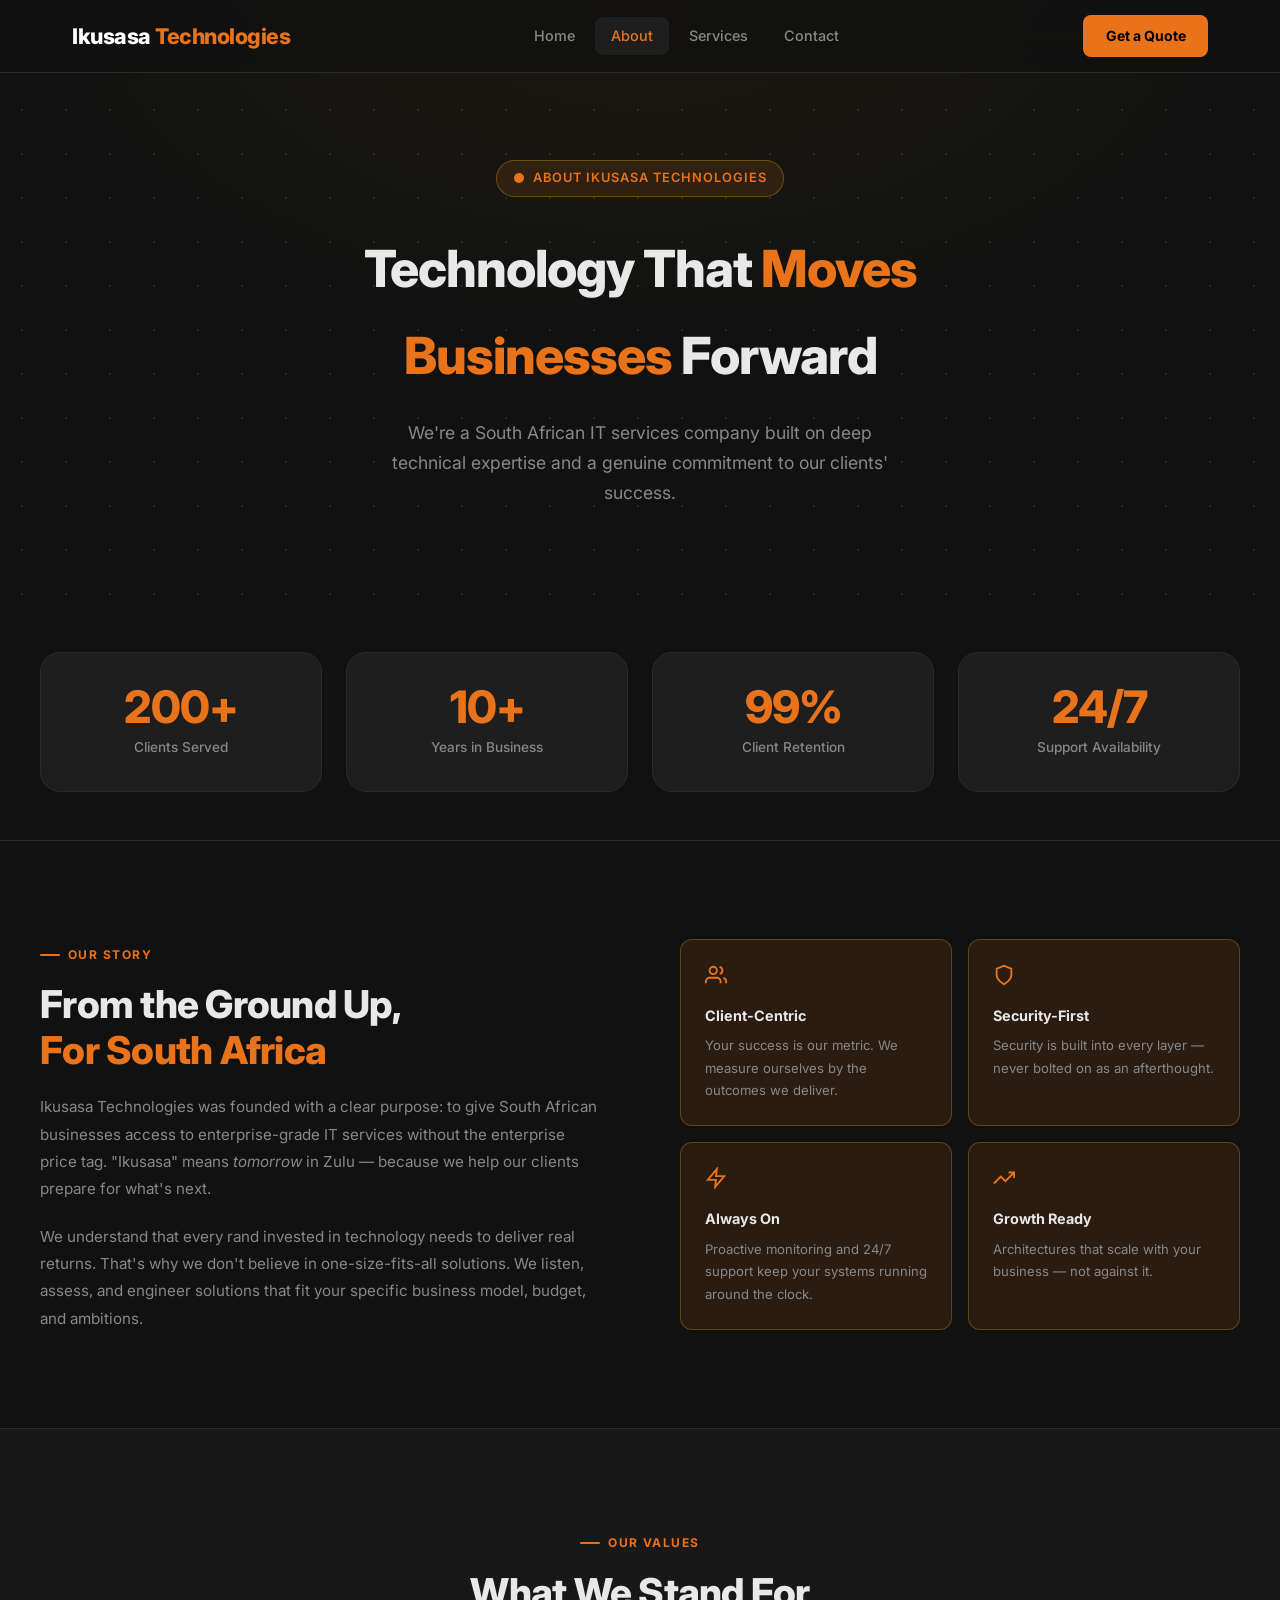
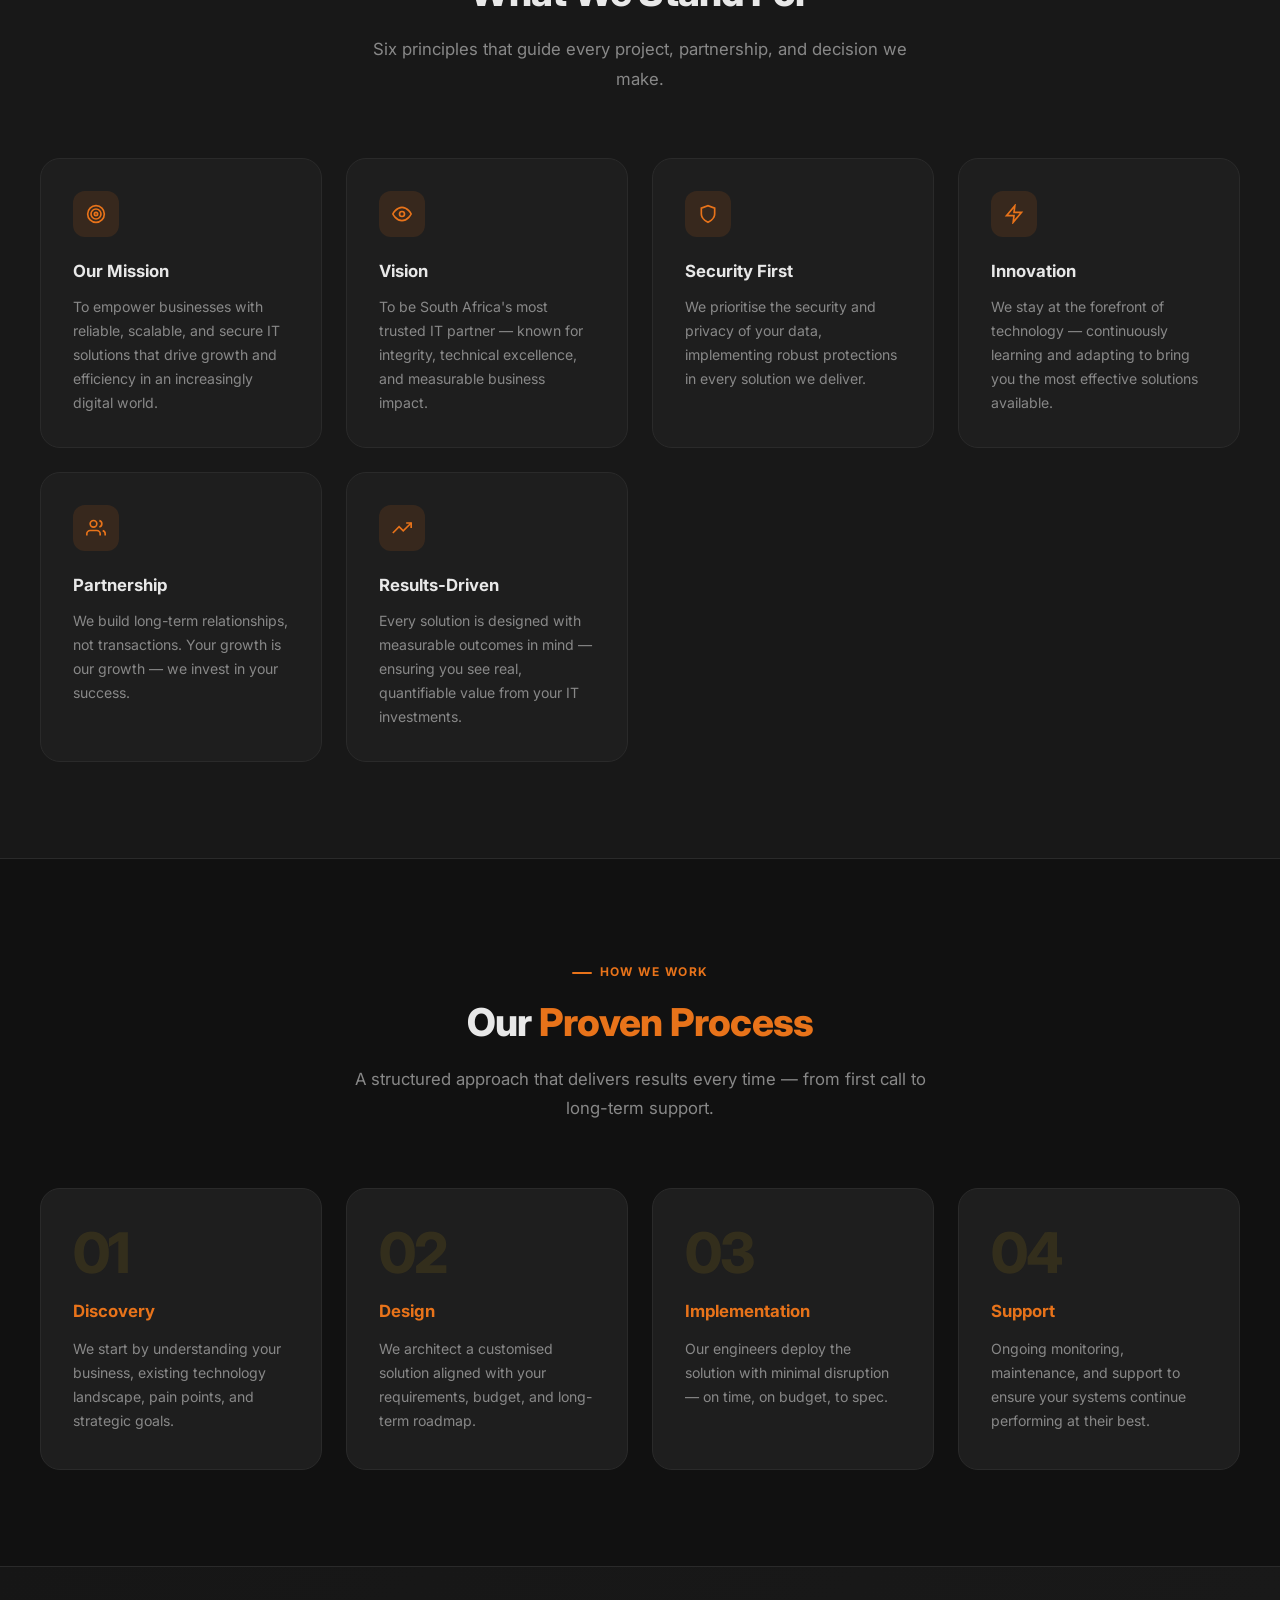
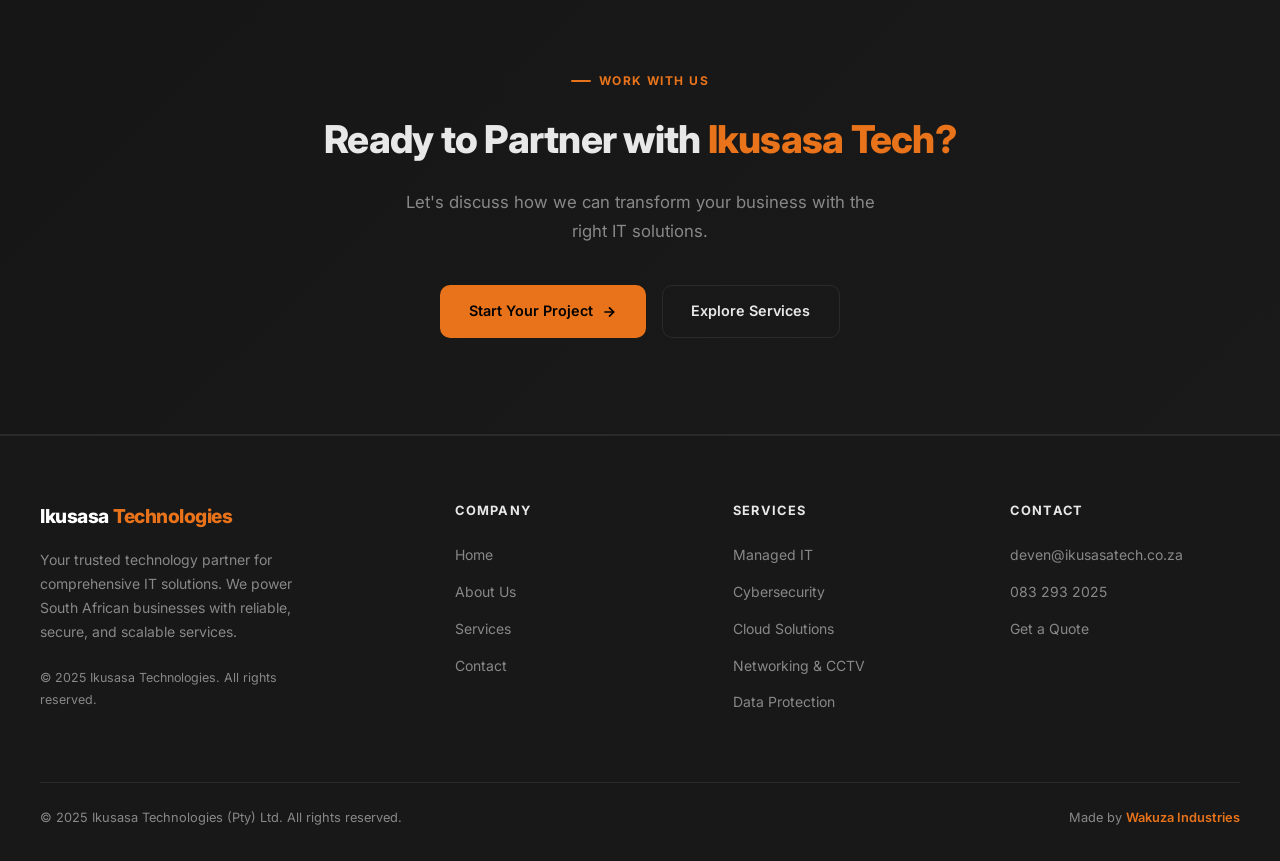
==== commit d0006fb7: "Update brand colors and contact details - Accent color changed from yellow to Ikusasa orange (#E8731" ====
--- a/about.html
+++ b/about.html
@@ -14,7 +14,7 @@
 <!-- ======= HEADER ======= -->
 <header>
   <nav>
-    <a href="index.html" class="logo">Ikusasa<span>Tech</span></a>
+    <a href="index.html" class="logo">Ikusasa <span>Technologies</span></a>
 
     <ul class="nav-links">
       <li><a href="index.html">Home</a></li>
@@ -233,7 +233,7 @@
 <footer>
   <div class="footer-inner">
     <div class="footer-brand">
-      <a href="index.html" class="logo">Ikusasa<span>Tech</span></a>
+      <a href="index.html" class="logo">Ikusasa <span>Technologies</span></a>
       <p>Your trusted technology partner for comprehensive IT solutions. We power South African businesses with reliable, secure, and scalable services.</p>
       <p style="font-size:0.78rem;color:var(--muted)">&copy; 2025 Ikusasa Technologies. All rights reserved.</p>
     </div>
@@ -262,8 +262,8 @@
     <div class="footer-col">
       <h4>Contact</h4>
       <ul>
-        <li><a href="mailto:info@ikusasatech.co.za">info@ikusasatech.co.za</a></li>
-        <li><a href="tel:+27123456789">+27 12 345 6789</a></li>
+        <li><a href="mailto:deven@ikusasatech.co.za">deven@ikusasatech.co.za</a></li>
+        <li><a href="tel:+27832932025">083 293 2025</a></li>
         <li><a href="contact.html">Get a Quote</a></li>
       </ul>
     </div>
--- a/css/style.css
+++ b/css/style.css
@@ -9,9 +9,9 @@
   --border: #2a2a2a;
   --text: #e8e8e8;
   --muted: #888888;
-  --accent: #f1c40f;
-  --accent-dim: rgba(241, 196, 15, 0.12);
-  --accent-glow: rgba(241, 196, 15, 0.25);
+  --accent: #E8731A;
+  --accent-dim: rgba(232, 115, 26, 0.12);
+  --accent-glow: rgba(232, 115, 26, 0.28);
   --radius: 12px;
   --radius-lg: 20px;
   --transition: 0.35s cubic-bezier(0.4, 0, 0.2, 1);
@@ -870,7 +870,7 @@
 
 .form-group select {
   cursor: pointer;
-  background-image: url("data:image/svg+xml,%3Csvg xmlns='http://www.w3.org/2000/svg' width='16' height='16' viewBox='0 0 24 24' fill='none' stroke='%23888' stroke-width='2'%3E%3Cpolyline points='6 9 12 15 18 9'/%3E%3C/svg%3E");
+  background-image: url("data:image/svg+xml,%3Csvg xmlns='http://www.w3.org/2000/svg' width='16' height='16' viewBox='0 0 24 24' fill='none' stroke='%23888888' stroke-width='2'%3E%3Cpolyline points='6 9 12 15 18 9'/%3E%3C/svg%3E");
   background-repeat: no-repeat;
   background-position: right 0.85rem center;
   padding-right: 2.5rem;
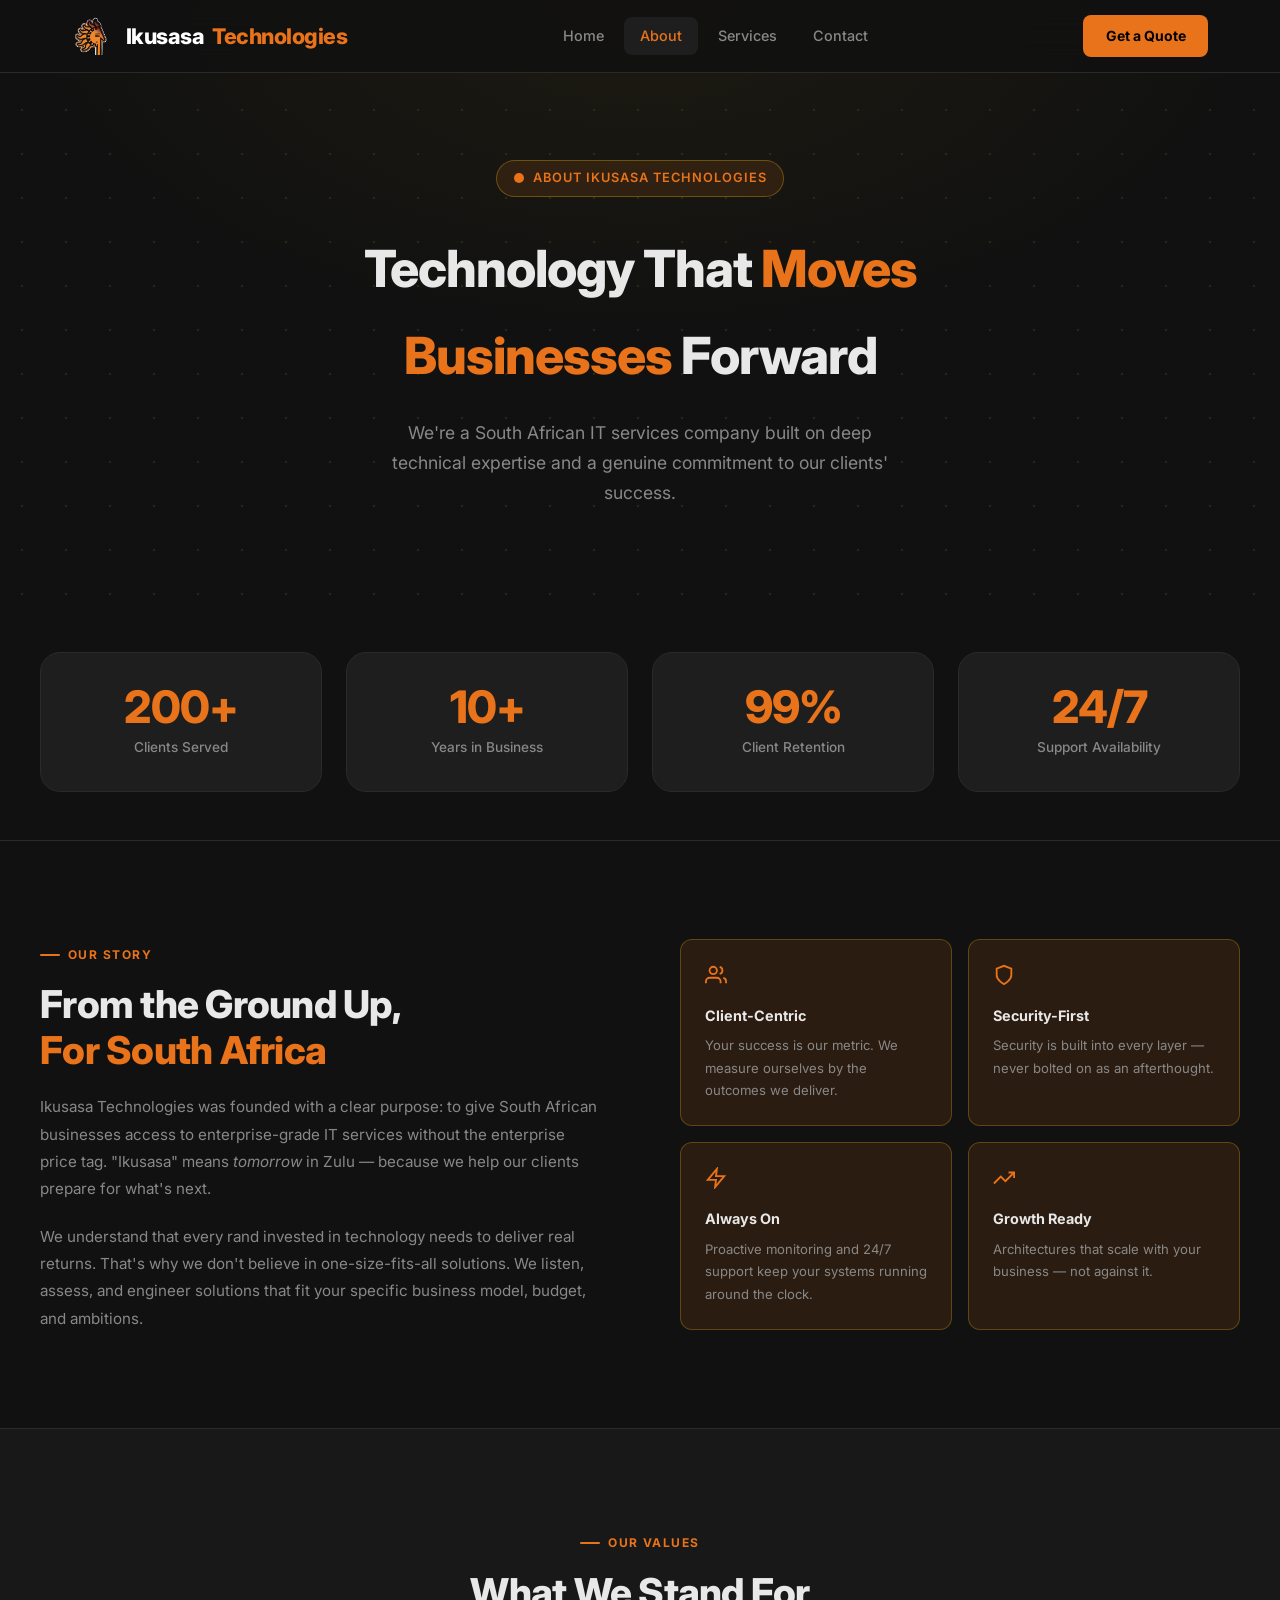
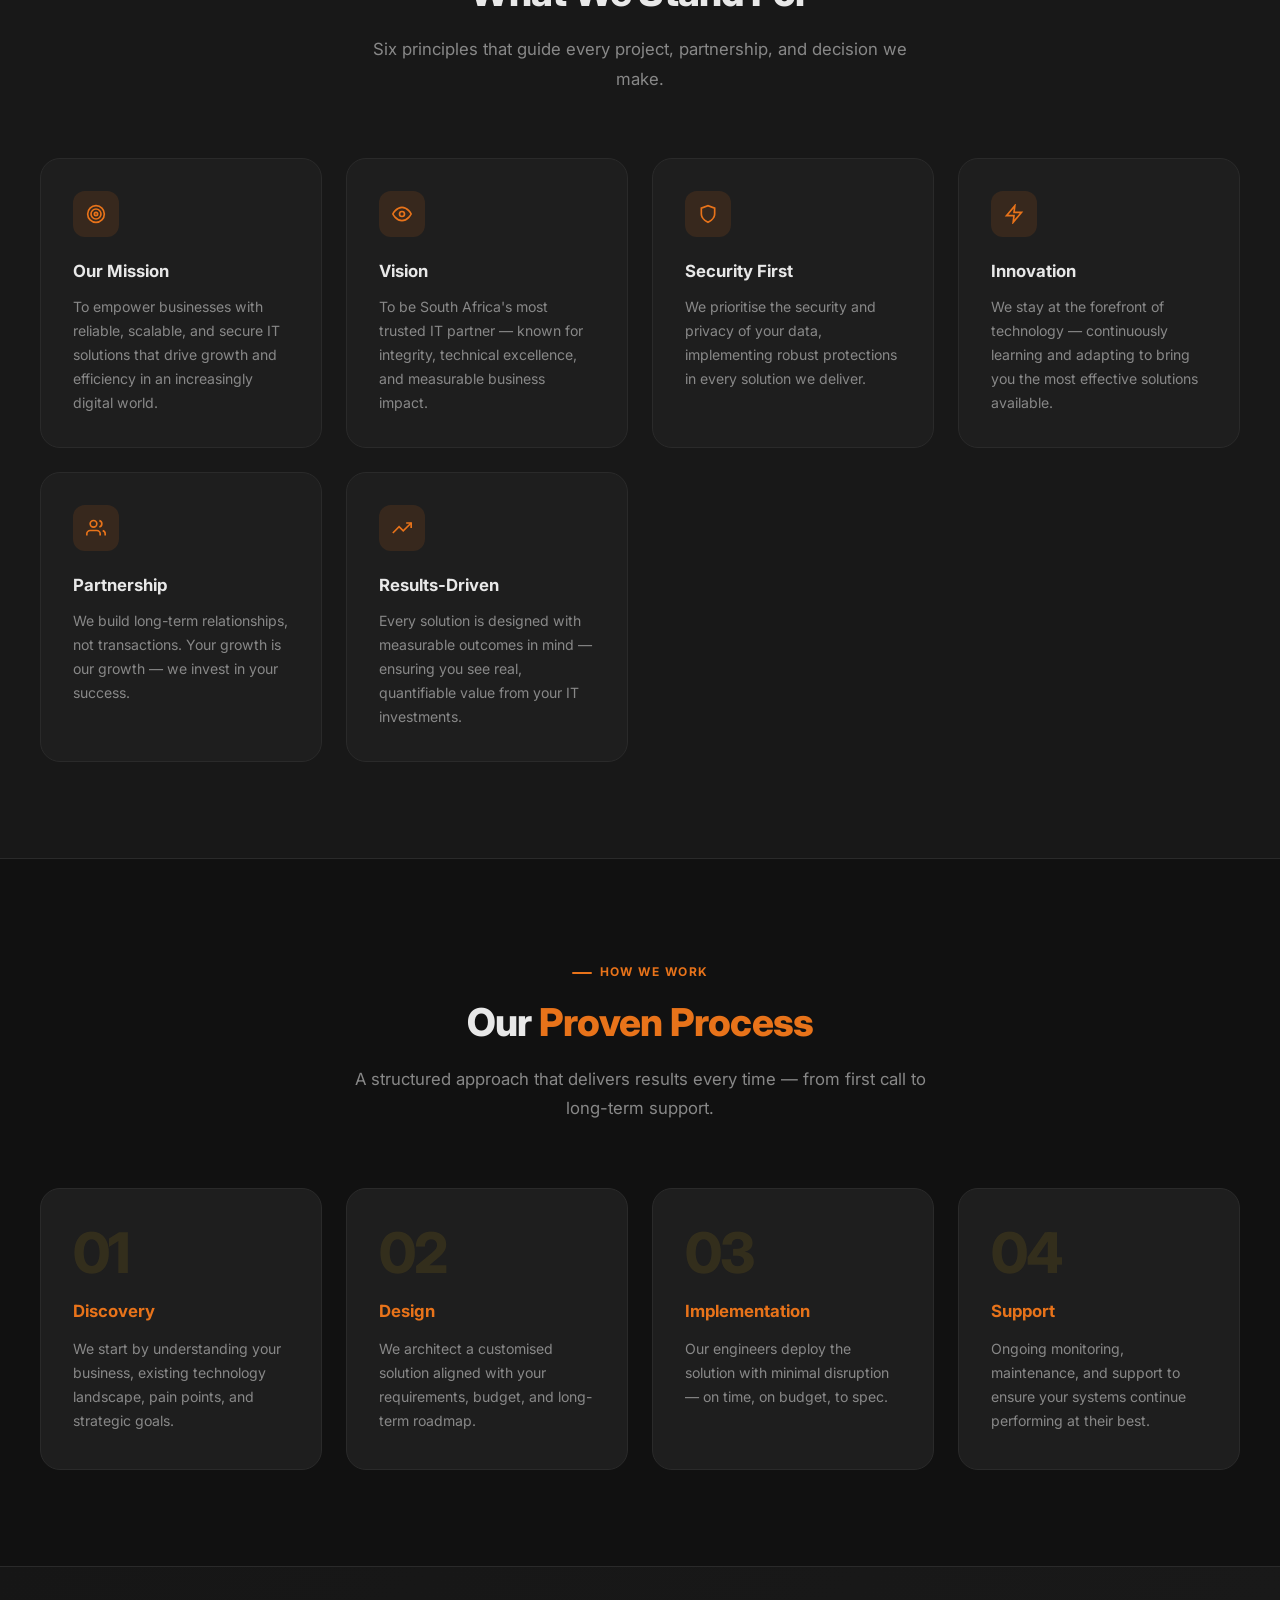
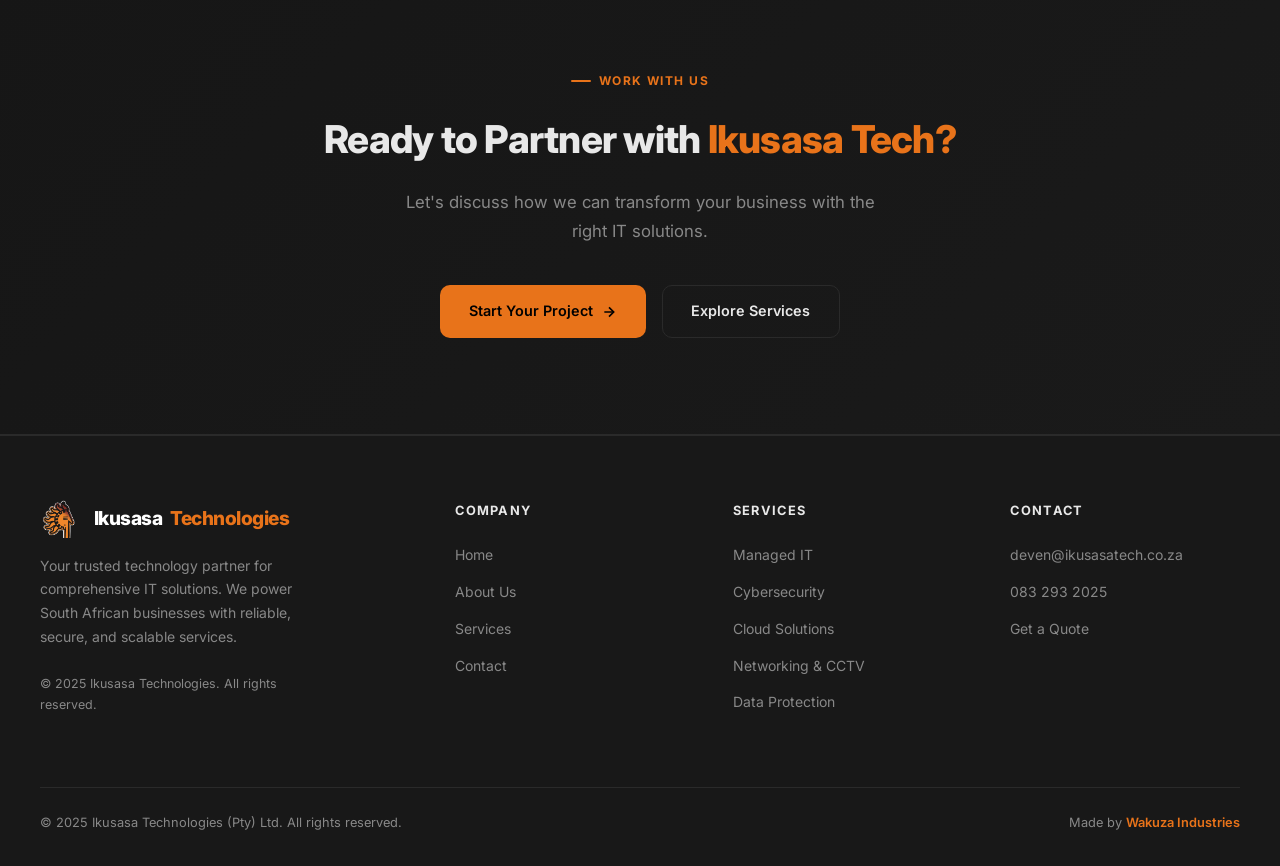
==== commit dba7a95b: "Add transparent logo to nav and footer - Removed dark background from ikusasa-logo.jpeg - Saved as t" ====
--- a/about.html
+++ b/about.html
@@ -14,7 +14,7 @@
 <!-- ======= HEADER ======= -->
 <header>
   <nav>
-    <a href="index.html" class="logo">Ikusasa <span>Technologies</span></a>
+    <a href="index.html" class="logo"><img src="images/ikusasa-logo.png" alt="Ikusasa Technologies" class="logo-icon">Ikusasa <span>Technologies</span></a>
 
     <ul class="nav-links">
       <li><a href="index.html">Home</a></li>
@@ -233,7 +233,7 @@
 <footer>
   <div class="footer-inner">
     <div class="footer-brand">
-      <a href="index.html" class="logo">Ikusasa <span>Technologies</span></a>
+      <a href="index.html" class="logo"><img src="images/ikusasa-logo.png" alt="Ikusasa Technologies" class="logo-icon">Ikusasa <span>Technologies</span></a>
       <p>Your trusted technology partner for comprehensive IT solutions. We power South African businesses with reliable, secure, and scalable services.</p>
       <p style="font-size:0.78rem;color:var(--muted)">&copy; 2025 Ikusasa Technologies. All rights reserved.</p>
     </div>
--- a/css/style.css
+++ b/css/style.css
@@ -76,10 +76,17 @@
   color: #fff;
   display: flex;
   align-items: center;
-  gap: 0.3rem;
+  gap: 0.5rem;
 }
 
 .logo span { color: var(--accent); }
+
+.logo-icon {
+  height: 38px;
+  width: auto;
+  display: block;
+  flex-shrink: 0;
+}
 
 .nav-links {
   display: flex;
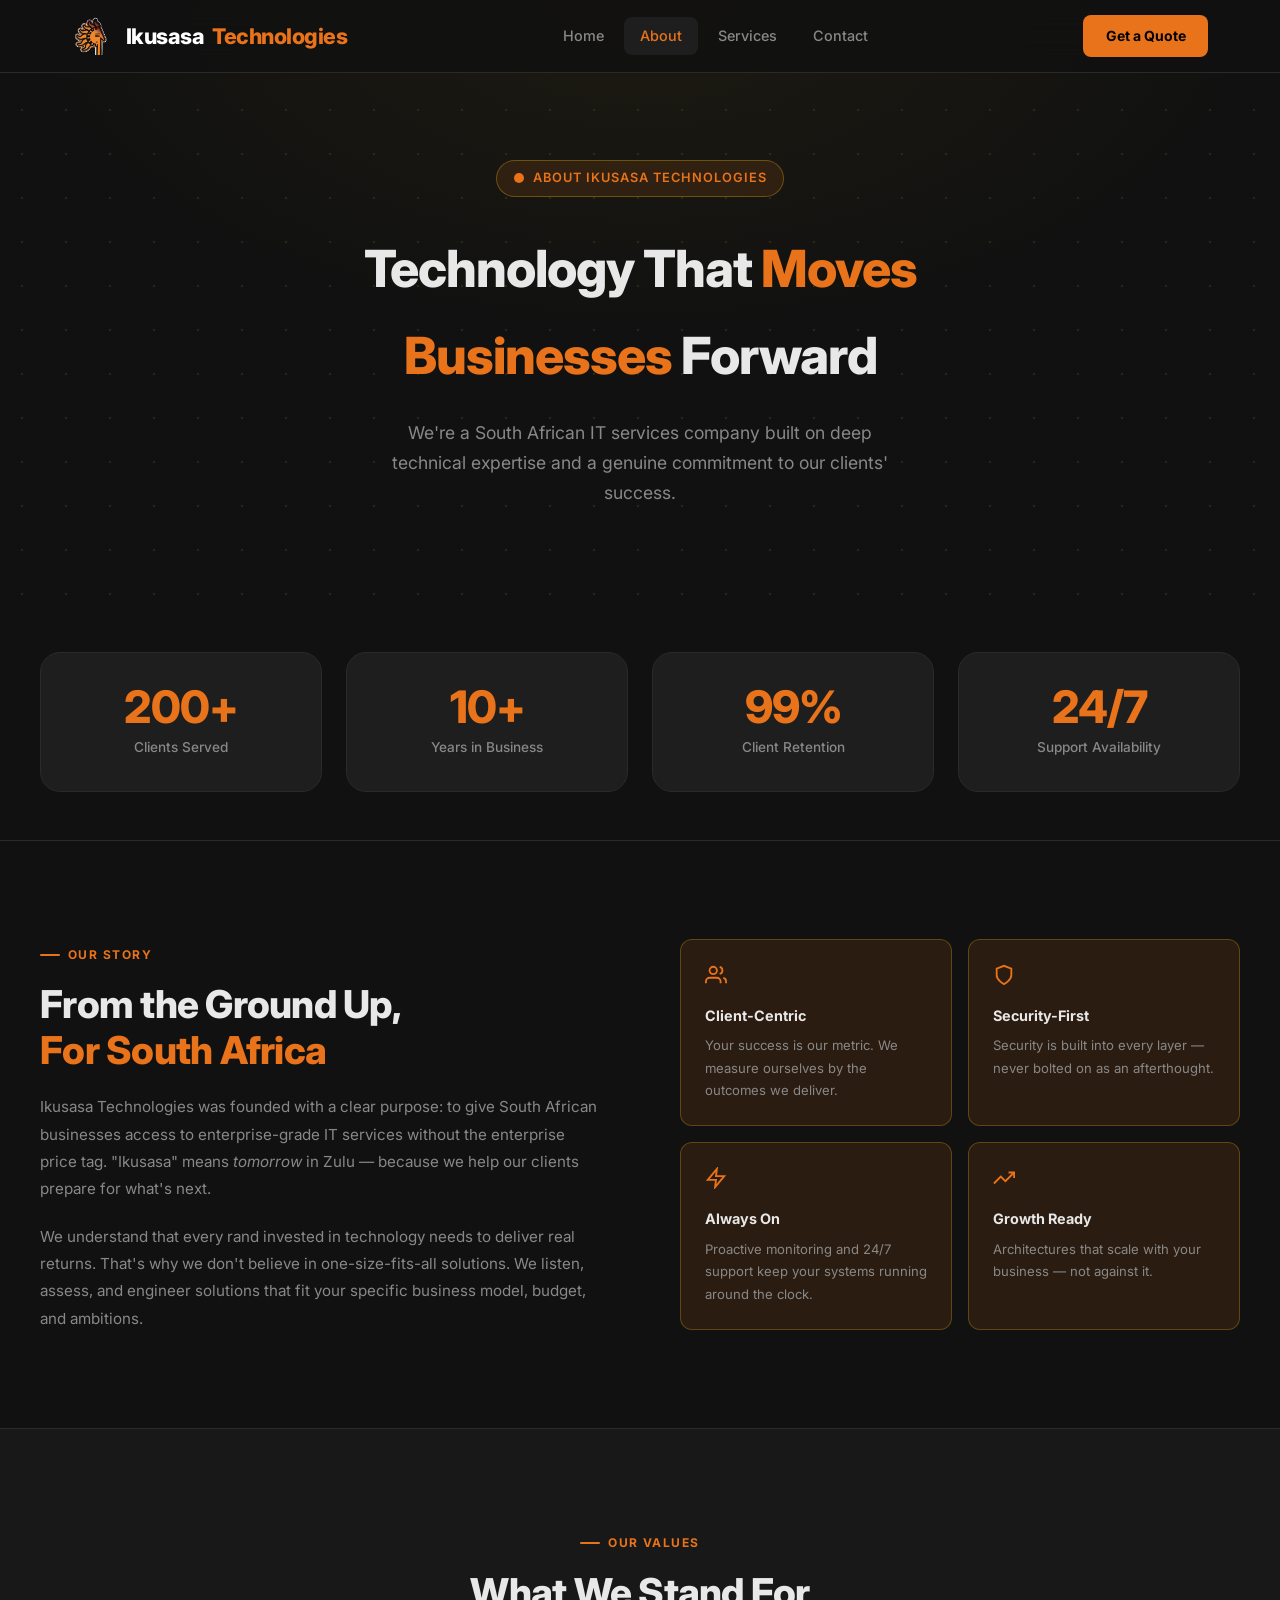
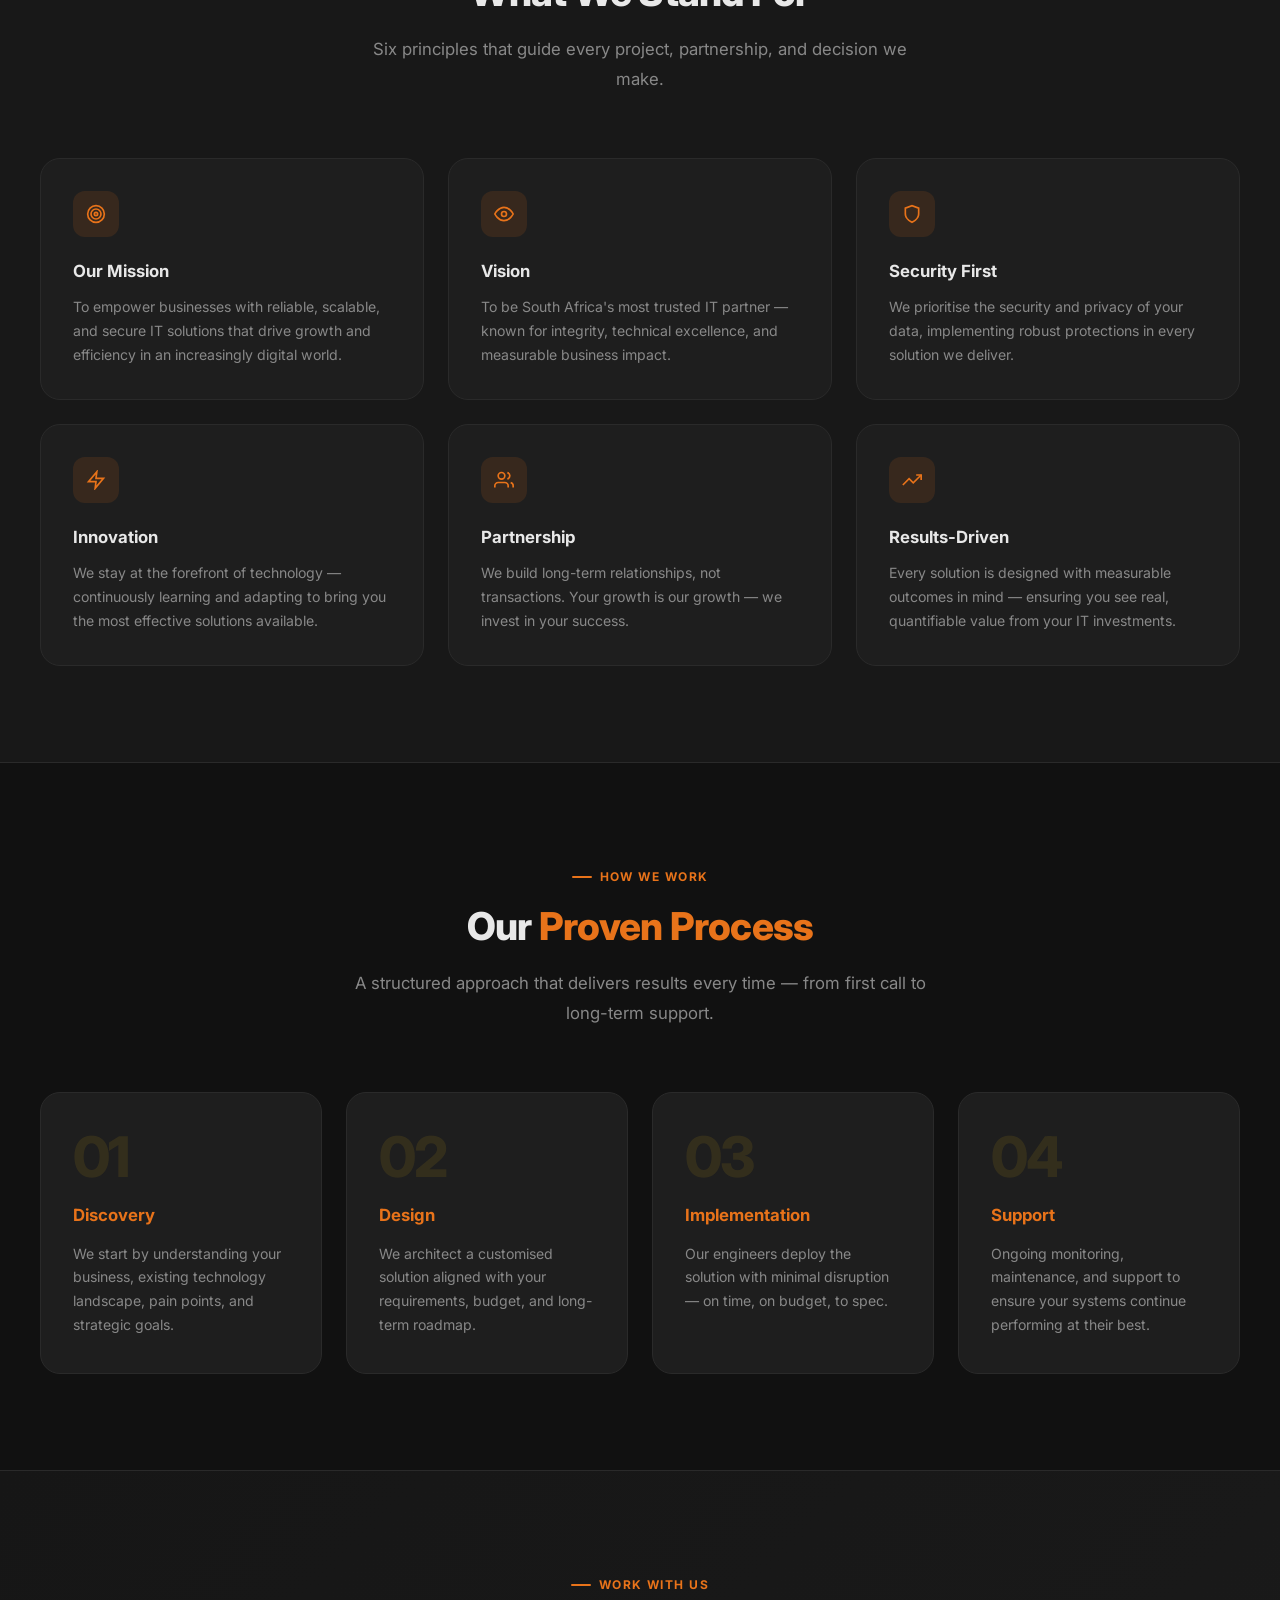
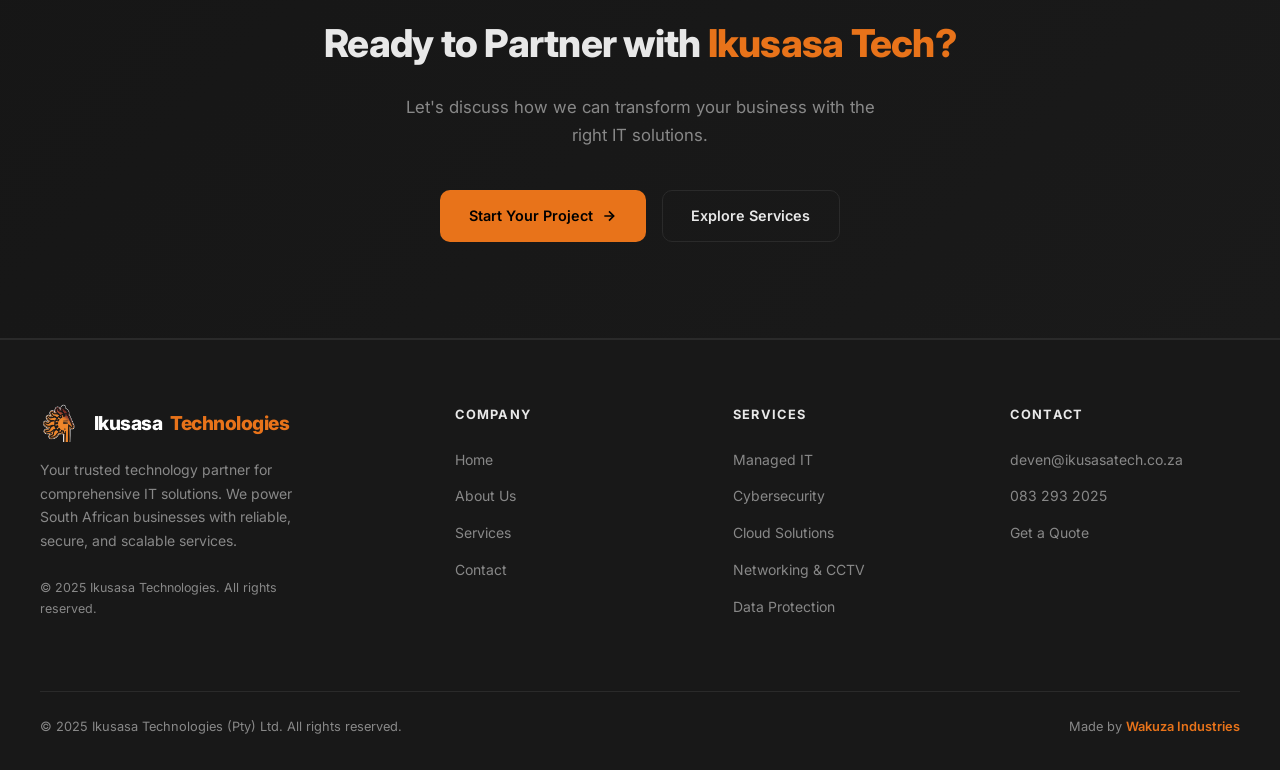
==== commit 2aa744bf: "Add comprehensive Google SEO across all pages - Improved title tags with target keywords per page - " ====
--- a/about.html
+++ b/about.html
@@ -3,9 +3,65 @@
 <head>
   <meta charset="UTF-8" />
   <meta name="viewport" content="width=device-width, initial-scale=1.0" />
-  <meta name="description" content="About Ikusasa Technologies — Our mission, values, and commitment to delivering exceptional IT solutions across South Africa." />
-  <title>About Us — Ikusasa Technologies</title>
+
+  <!-- Primary Meta -->
+  <title>About Us | Ikusasa Technologies — 20+ Years IT Expertise in South Africa</title>
+  <meta name="description" content="Learn about Ikusasa Technologies — a KwaZulu-Natal IT company with 20+ years of experience delivering Managed IT, Cybersecurity, and Cloud solutions to South African businesses." />
+  <meta name="keywords" content="about Ikusasa Technologies, IT company KwaZulu-Natal, South African IT experts, managed IT provider, cybersecurity company South Africa" />
+  <meta name="author" content="Ikusasa Technologies" />
+  <meta name="robots" content="index, follow" />
+  <link rel="canonical" href="https://www.ikusasatech.co.za/about.html" />
+
+  <!-- Geo -->
+  <meta name="geo.region" content="ZA-KZN" />
+  <meta name="geo.placename" content="KwaZulu-Natal, South Africa" />
+
+  <!-- Open Graph -->
+  <meta property="og:type" content="website" />
+  <meta property="og:site_name" content="Ikusasa Technologies" />
+  <meta property="og:title" content="About Us | Ikusasa Technologies — 20+ Years IT Expertise" />
+  <meta property="og:description" content="Ikusasa Technologies is a KwaZulu-Natal IT company with 20+ years of experience delivering managed IT, cybersecurity, and cloud solutions to South African businesses." />
+  <meta property="og:url" content="https://www.ikusasatech.co.za/about.html" />
+  <meta property="og:image" content="https://www.ikusasatech.co.za/images/og-image.png" />
+  <meta property="og:image:width" content="1200" />
+  <meta property="og:image:height" content="630" />
+  <meta property="og:locale" content="en_ZA" />
+
+  <!-- Twitter Card -->
+  <meta name="twitter:card" content="summary_large_image" />
+  <meta name="twitter:title" content="About Us | Ikusasa Technologies — 20+ Years IT Expertise" />
+  <meta name="twitter:description" content="KwaZulu-Natal IT company with 20+ years of experience delivering managed IT, cybersecurity, and cloud solutions to South African businesses." />
+  <meta name="twitter:image" content="https://www.ikusasatech.co.za/images/og-image.png" />
+
+  <!-- Favicon -->
   <link rel="icon" type="image/x-icon" href="images/favicon.ico" />
+  <link rel="apple-touch-icon" href="images/ikusasa-logo.png" />
+
+  <!-- JSON-LD: AboutPage + BreadcrumbList -->
+  <script type="application/ld+json">
+  {
+    "@context": "https://schema.org",
+    "@graph": [
+      {
+        "@type": "AboutPage",
+        "@id": "https://www.ikusasatech.co.za/about.html#webpage",
+        "url": "https://www.ikusasatech.co.za/about.html",
+        "name": "About Ikusasa Technologies",
+        "description": "Learn about Ikusasa Technologies — a KwaZulu-Natal IT company with 20+ years of experience delivering Managed IT, Cybersecurity, and Cloud solutions to South African businesses.",
+        "isPartOf": { "@id": "https://www.ikusasatech.co.za/#website" },
+        "about": { "@id": "https://www.ikusasatech.co.za/#business" }
+      },
+      {
+        "@type": "BreadcrumbList",
+        "itemListElement": [
+          { "@type": "ListItem", "position": 1, "name": "Home", "item": "https://www.ikusasatech.co.za/" },
+          { "@type": "ListItem", "position": 2, "name": "About Us", "item": "https://www.ikusasatech.co.za/about.html" }
+        ]
+      }
+    ]
+  }
+  </script>
+
   <link rel="stylesheet" href="css/style.css" />
   <link rel="stylesheet" href="css/responsive.css" />
 </head>
--- a/css/style.css
+++ b/css/style.css
@@ -22,6 +22,8 @@
   margin: 0;
   padding: 0;
   box-sizing: border-box;
+  -webkit-tap-highlight-color: transparent;
+  -webkit-touch-callout: none;
 }
 
 html { scroll-behavior: smooth; }
@@ -489,7 +491,7 @@
 ============================== */
 .features-grid {
   display: grid;
-  grid-template-columns: repeat(auto-fill, minmax(280px, 1fr));
+  grid-template-columns: repeat(3, 1fr);
   gap: 1.5rem;
 }
 
--- a/css/responsive.css
+++ b/css/responsive.css
@@ -26,26 +26,64 @@
 /* Mobile */
 @media (max-width: 768px) {
   .nav-links {
-    display: none;
+    display: flex;
+    flex-direction: column;
     position: fixed;
     top: 72px;
     left: 0;
     right: 0;
-    background: rgba(17, 17, 17, 0.97);
-    backdrop-filter: blur(16px);
-    flex-direction: column;
-    padding: 1.5rem 1.5rem 2rem;
+    background: rgba(13, 13, 13, 0.98);
+    backdrop-filter: blur(20px);
+    -webkit-backdrop-filter: blur(20px);
+    padding: 1rem 1.25rem 1.75rem;
     border-bottom: 1px solid var(--border);
-    gap: 0.25rem;
+    gap: 0.2rem;
     z-index: 999;
+
+    /* Hidden state */
+    opacity: 0;
+    visibility: hidden;
+    pointer-events: none;
+    transform: translateY(-6px);
+    transition:
+      opacity 0.28s cubic-bezier(0.4, 0, 0.2, 1),
+      transform 0.28s cubic-bezier(0.4, 0, 0.2, 1),
+      visibility 0.28s;
   }
 
-  .nav-links.open { display: flex; }
+  /* Open state */
+  .nav-links.open {
+    opacity: 1;
+    visibility: visible;
+    pointer-events: auto;
+    transform: translateY(0);
+  }
+
+  /* Stagger nav items — hidden by default */
+  .nav-links li {
+    opacity: 0;
+    transform: translateX(-14px);
+    transition:
+      opacity 0.25s ease,
+      transform 0.25s ease;
+  }
+
+  /* Stagger in when open */
+  .nav-links.open li:nth-child(1) { opacity: 1; transform: translateX(0); transition-delay: 0.06s; }
+  .nav-links.open li:nth-child(2) { opacity: 1; transform: translateX(0); transition-delay: 0.11s; }
+  .nav-links.open li:nth-child(3) { opacity: 1; transform: translateX(0); transition-delay: 0.16s; }
+  .nav-links.open li:nth-child(4) { opacity: 1; transform: translateX(0); transition-delay: 0.21s; }
 
   .nav-links a {
-    padding: 0.75rem 1rem;
+    padding: 0.9rem 1rem;
     font-size: 1rem;
+    border-radius: 10px;
+    display: flex;
+    align-items: center;
+    border-bottom: 1px solid rgba(255,255,255,0.04);
   }
+
+  .nav-links li:last-child a { border-bottom: none; }
 
   .nav-cta { display: none; }
   .mobile-menu-btn { display: flex; }
